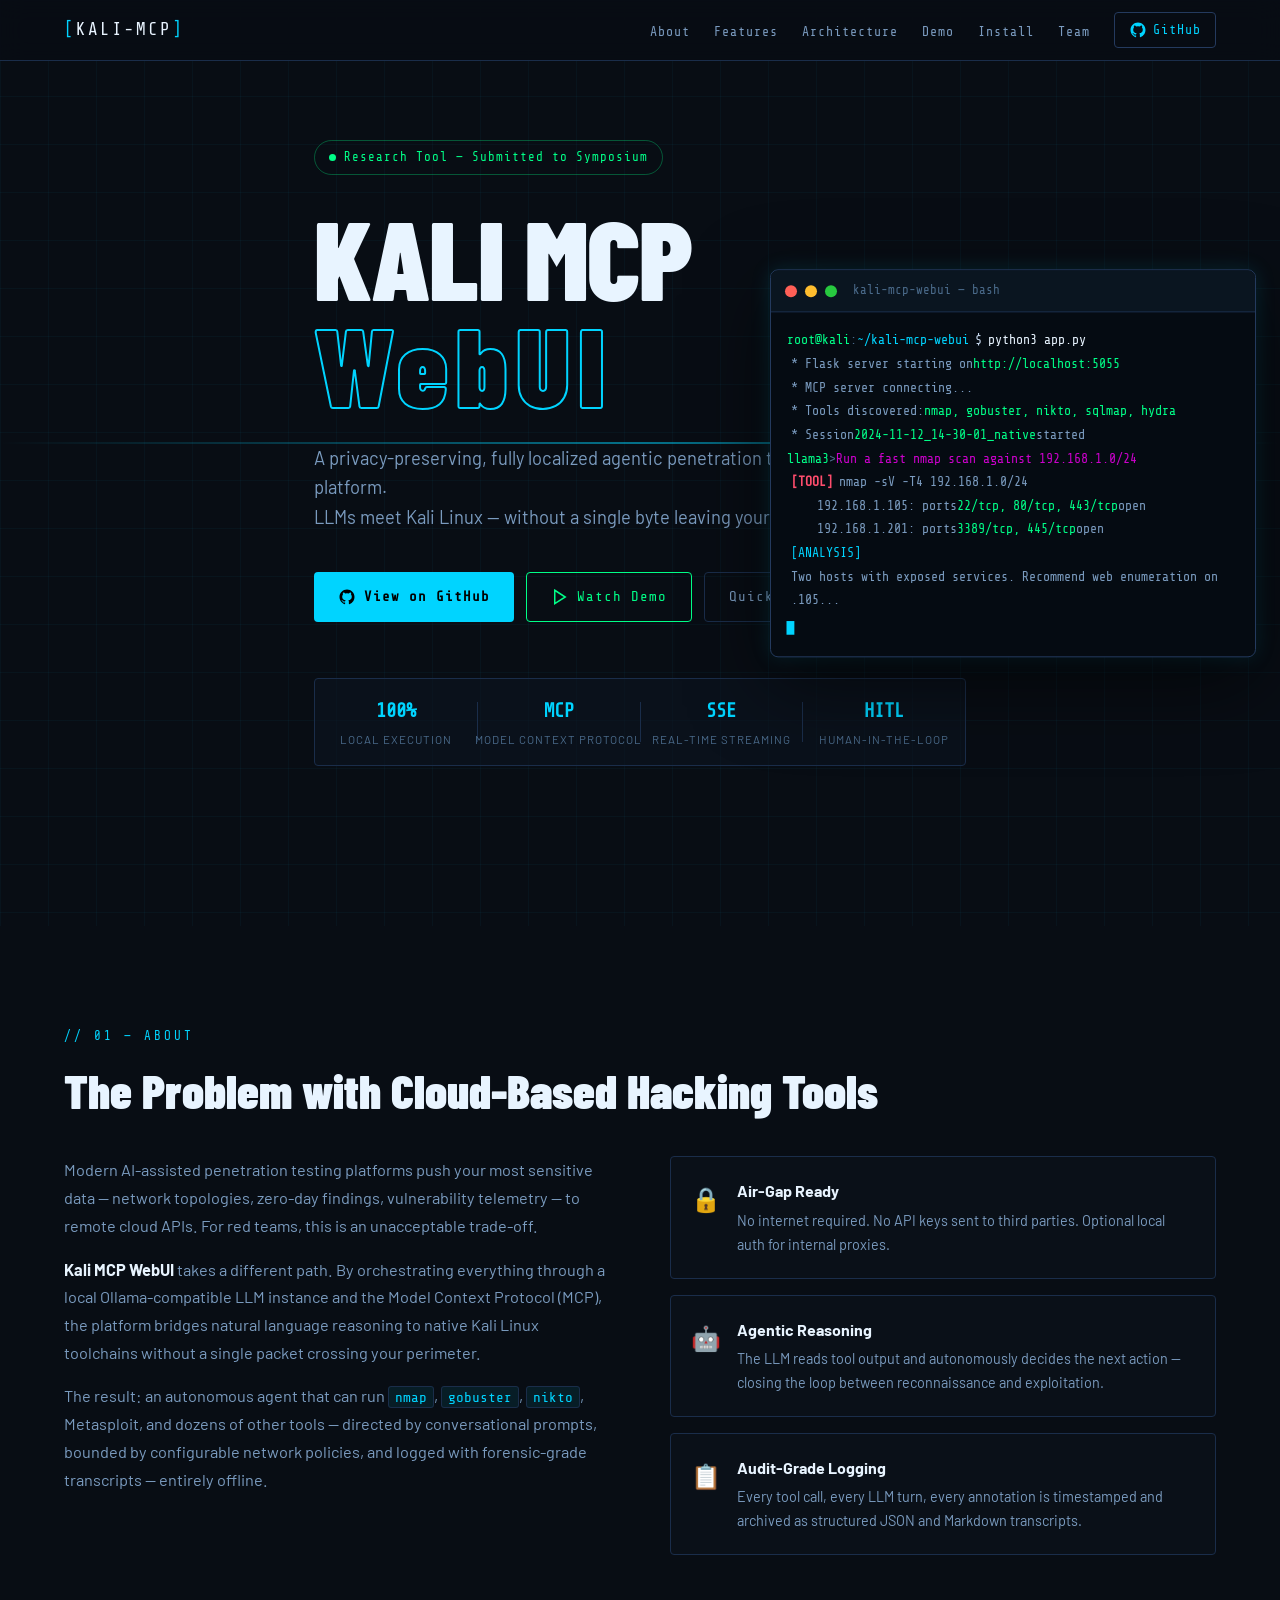
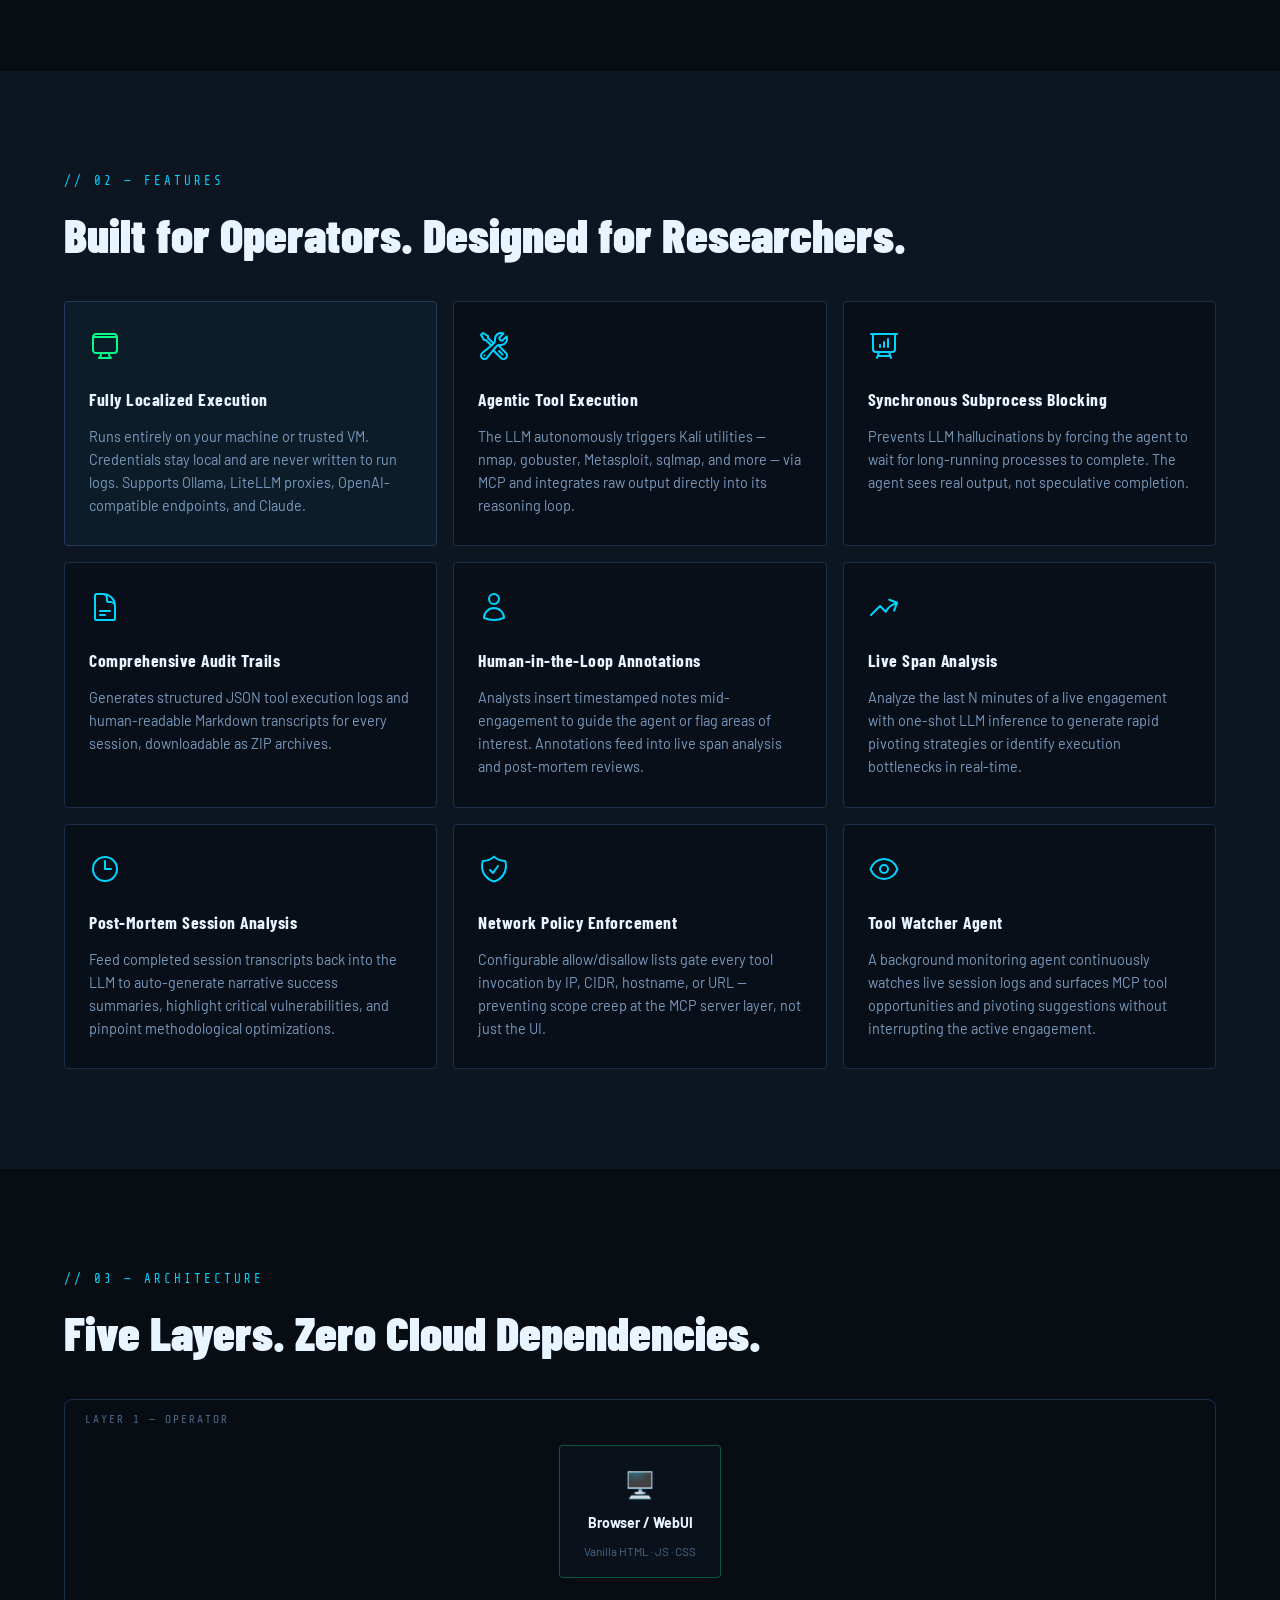
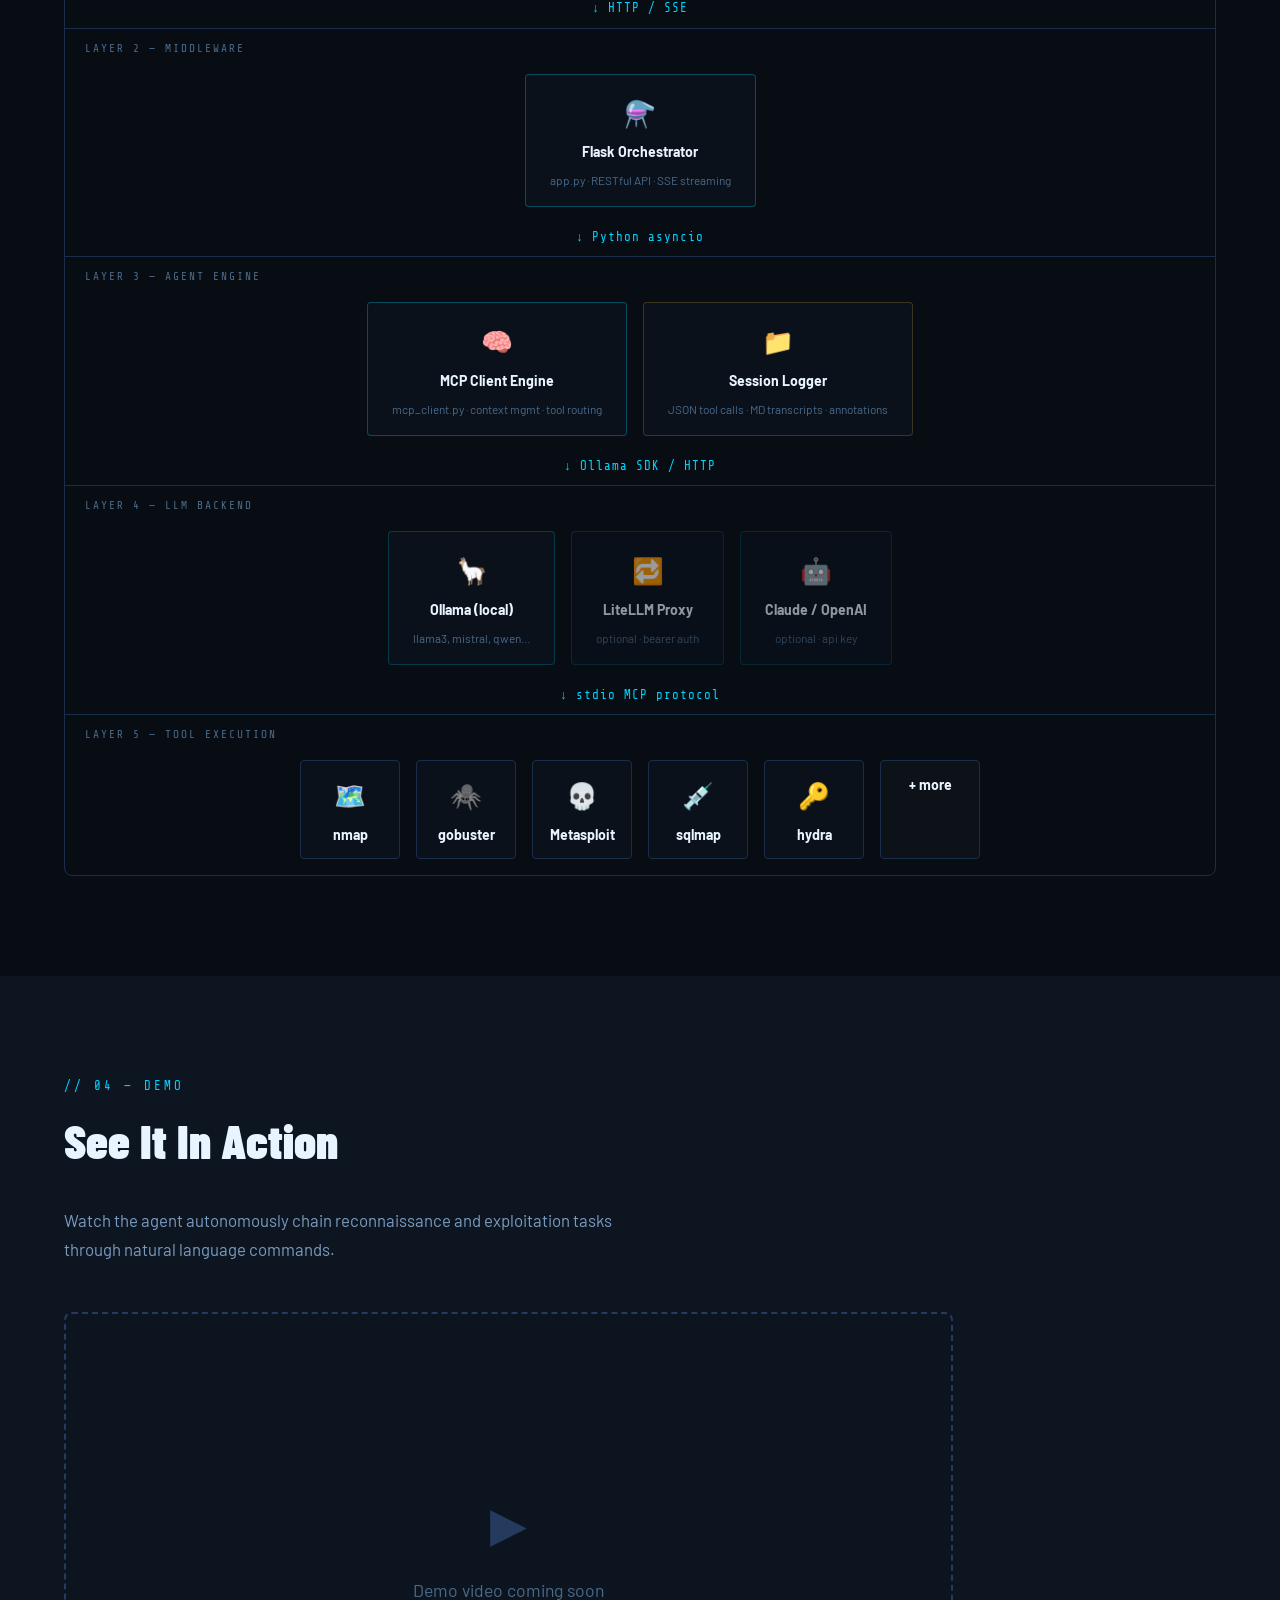
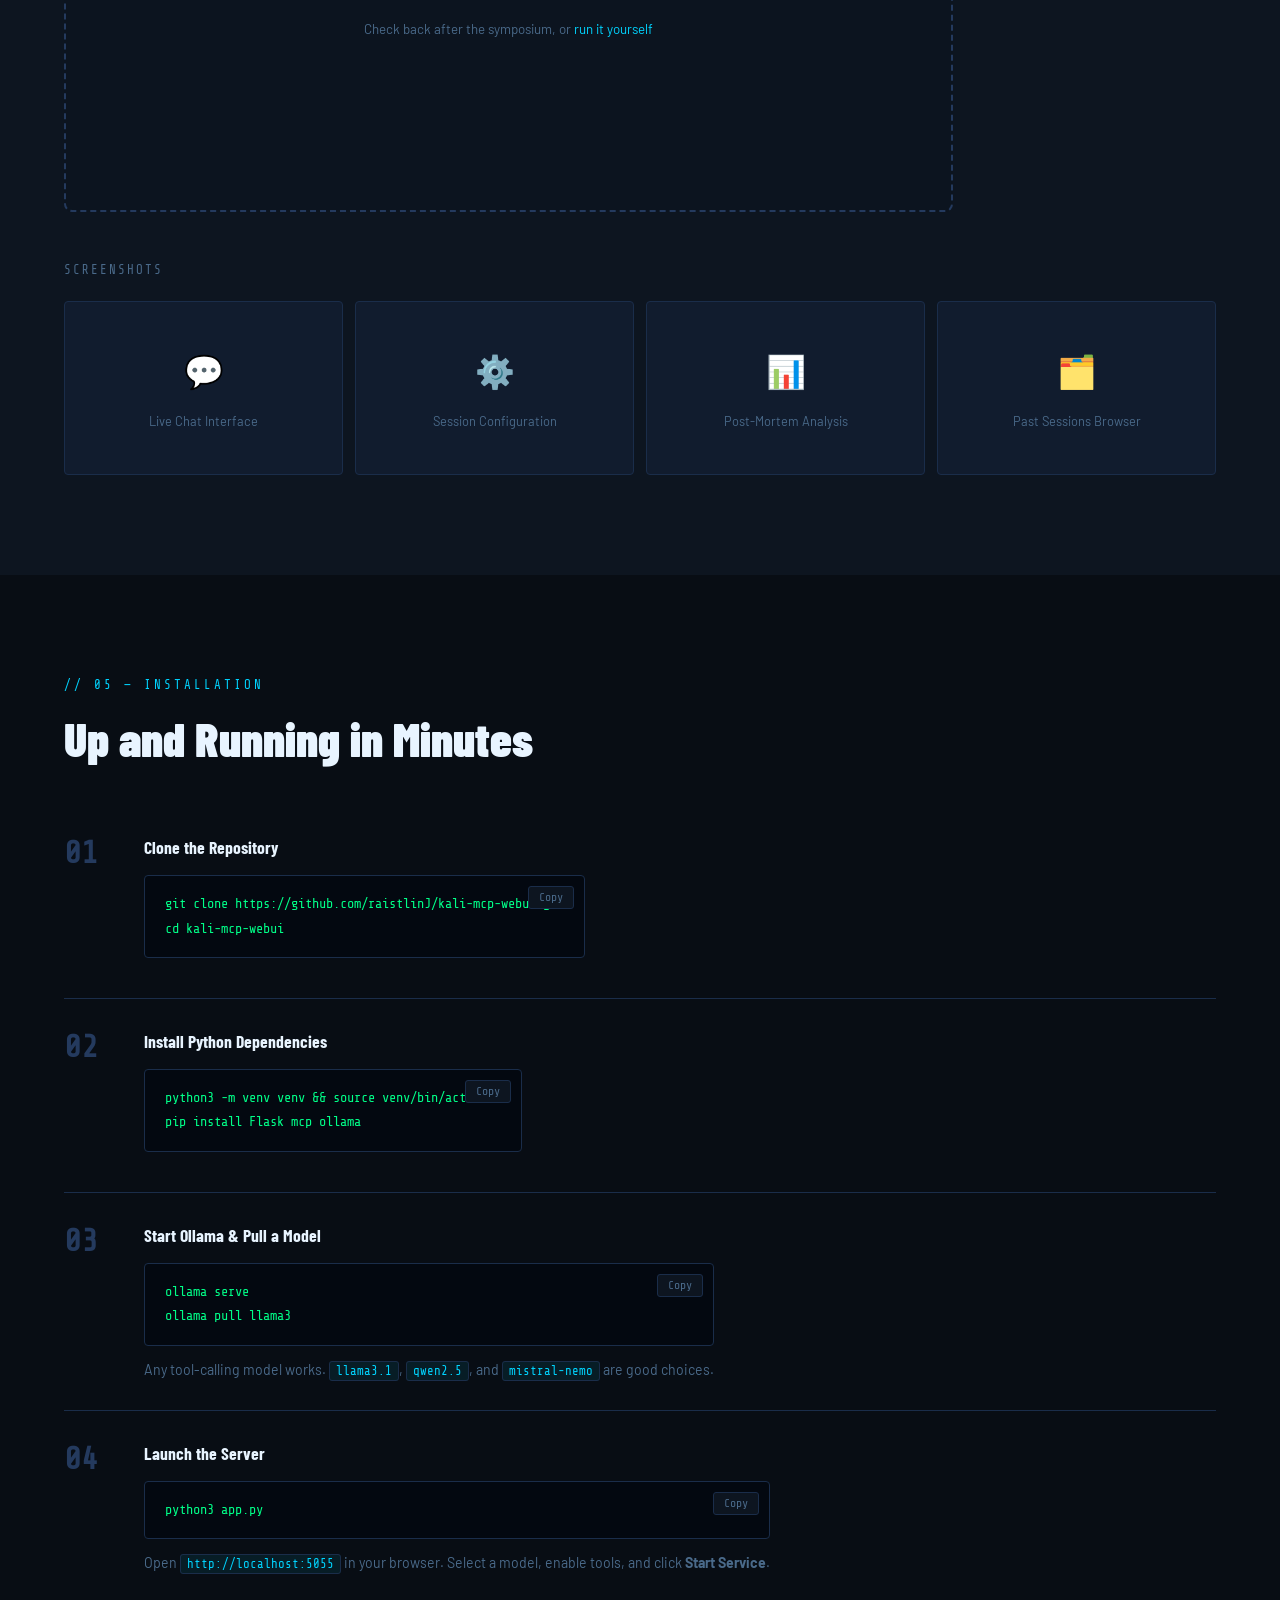
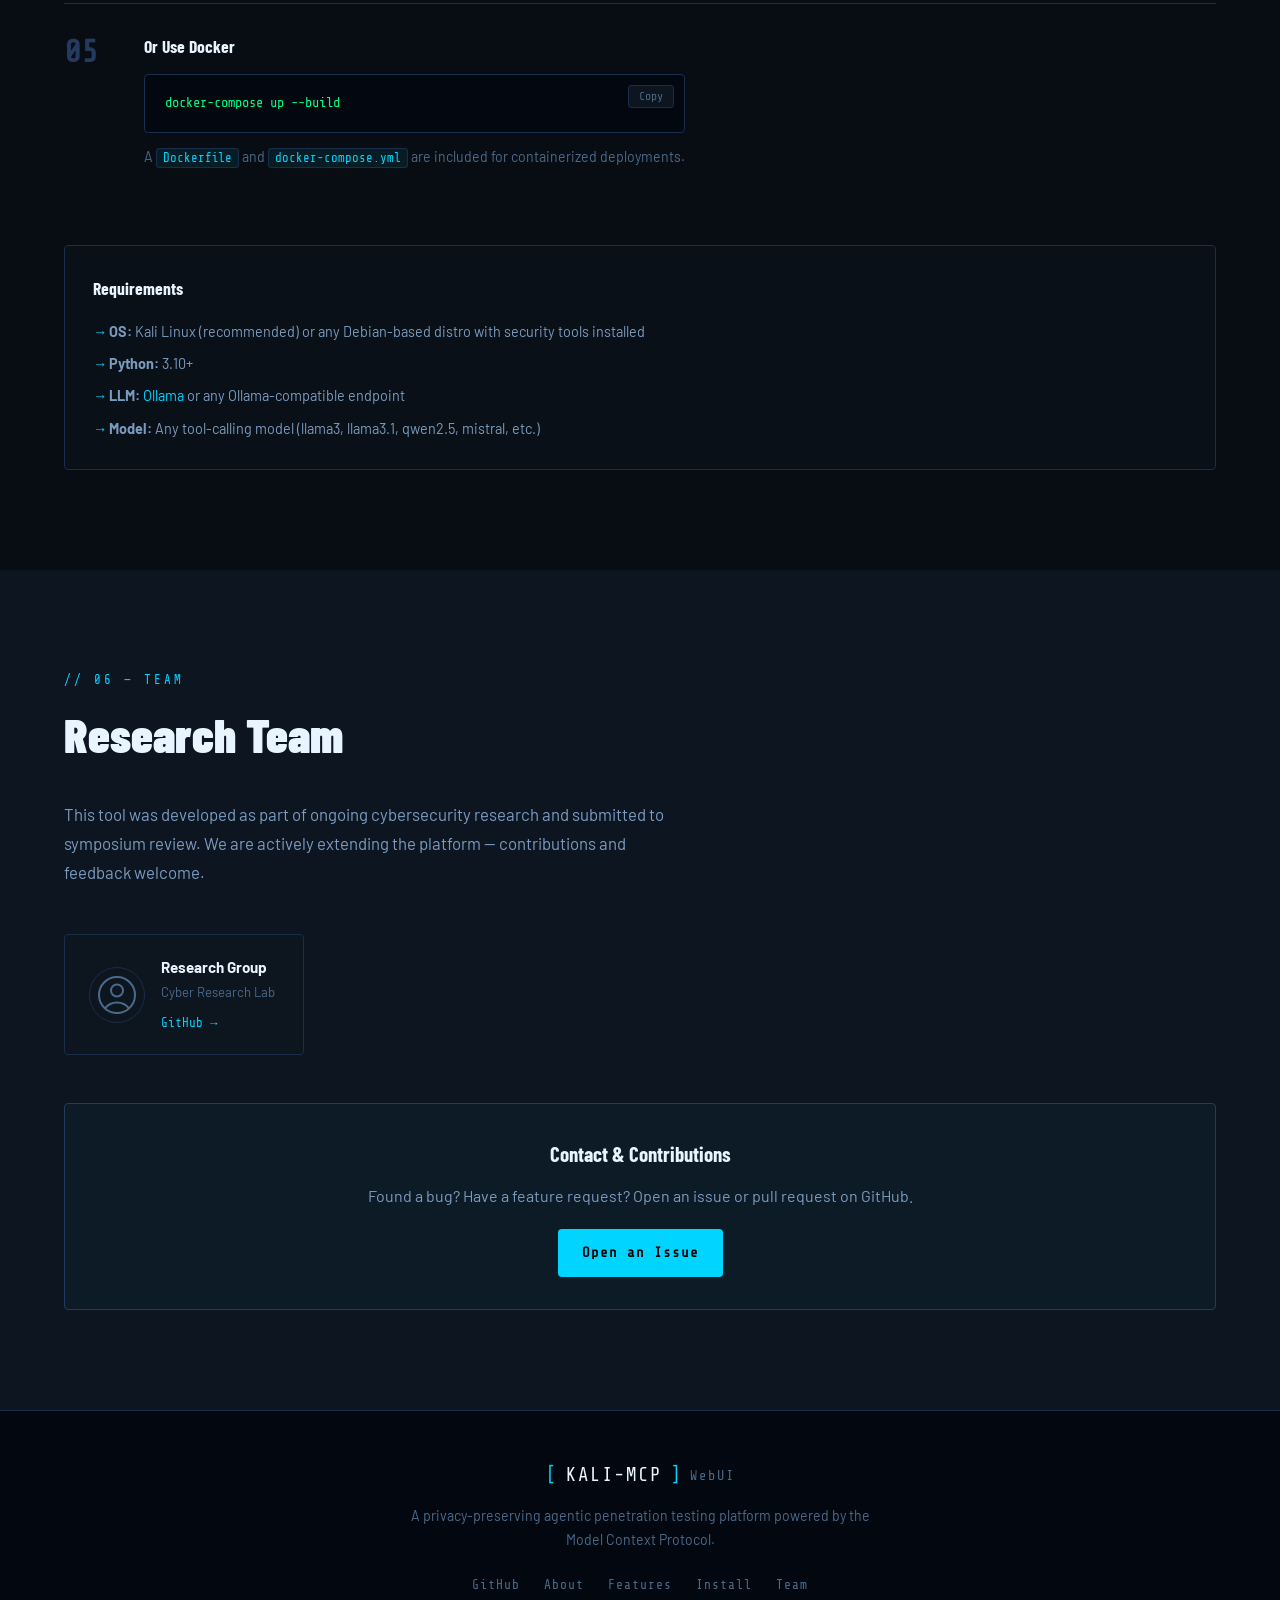
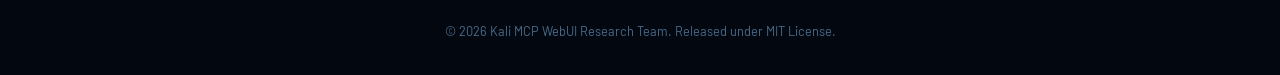
==== docs/index.html @ bbcb44fb "Add AgentFlow research landing site baseline" ====
<!DOCTYPE html>
<html lang="en">
<head>
  <meta charset="UTF-8" />
  <meta name="viewport" content="width=device-width, initial-scale=1.0" />
  <title>Kali MCP WebUI — Privacy-First Agentic Pentesting</title>
  <link rel="stylesheet" href="style.css" />
  <link rel="preconnect" href="https://fonts.googleapis.com" />
  <link href="https://fonts.googleapis.com/css2?family=Share+Tech+Mono&family=Barlow:wght@300;400;600;700;900&family=Barlow+Condensed:wght@700;900&display=swap" rel="stylesheet" />
</head>
<body>

  <!-- ============================================================
       NAV
  ============================================================ -->
  <nav id="navbar">
    <div class="nav-inner">
      <a href="#hero" class="nav-logo">
        <span class="logo-bracket">[</span>KALI-MCP<span class="logo-bracket">]</span>
      </a>
      <button class="nav-toggle" id="navToggle" aria-label="Toggle navigation">
        <span></span><span></span><span></span>
      </button>
      <ul class="nav-links" id="navLinks">
        <li><a href="#about">About</a></li>
        <li><a href="#features">Features</a></li>
        <li><a href="#architecture">Architecture</a></li>
        <li><a href="#demo">Demo</a></li>
        <li><a href="#install">Install</a></li>
        <li><a href="#team">Team</a></li>
        <li>
          <a href="https://github.com/raistlinJ/kali-mcp-webui" target="_blank" class="nav-github">
            <svg viewBox="0 0 24 24" fill="currentColor" width="18" height="18"><path d="M12 2C6.477 2 2 6.484 2 12.017c0 4.425 2.865 8.18 6.839 9.504.5.092.682-.217.682-.483 0-.237-.008-.868-.013-1.703-2.782.605-3.369-1.343-3.369-1.343-.454-1.158-1.11-1.466-1.11-1.466-.908-.62.069-.608.069-.608 1.003.07 1.531 1.032 1.531 1.032.892 1.53 2.341 1.088 2.91.832.092-.647.35-1.088.636-1.338-2.22-.253-4.555-1.113-4.555-4.951 0-1.093.39-1.988 1.029-2.688-.103-.253-.446-1.272.098-2.65 0 0 .84-.27 2.75 1.026A9.564 9.564 0 0 1 12 6.844a9.59 9.59 0 0 1 2.504.337c1.909-1.296 2.747-1.027 2.747-1.027.546 1.379.202 2.398.1 2.651.64.7 1.028 1.595 1.028 2.688 0 3.848-2.339 4.695-4.566 4.943.359.309.678.92.678 1.855 0 1.338-.012 2.419-.012 2.747 0 .268.18.58.688.482A10.02 10.02 0 0 0 22 12.017C22 6.484 17.522 2 12 2z"/></svg>
            GitHub
          </a>
        </li>
      </ul>
    </div>
  </nav>

  <!-- ============================================================
       HERO
  ============================================================ -->
  <section id="hero">
    <div class="hero-grid-bg"></div>
    <div class="hero-scan-line"></div>
    <div class="hero-inner">
      <div class="hero-badge">
        <span class="badge-dot"></span>
        Research Tool &mdash; Submitted to Symposium
      </div>
      <h1 class="hero-title">
        <span class="hero-title-top">KALI&nbsp;MCP</span>
        <span class="hero-title-bottom">WebUI</span>
      </h1>
      <p class="hero-sub">
        A privacy-preserving, fully localized agentic penetration testing platform.<br/>
        LLMs meet Kali Linux — without a single byte leaving your perimeter.
      </p>
      <div class="hero-cta">
        <a href="https://github.com/raistlinJ/kali-mcp-webui" target="_blank" class="btn btn-primary">
          <svg viewBox="0 0 24 24" fill="currentColor" width="18" height="18"><path d="M12 2C6.477 2 2 6.484 2 12.017c0 4.425 2.865 8.18 6.839 9.504.5.092.682-.217.682-.483 0-.237-.008-.868-.013-1.703-2.782.605-3.369-1.343-3.369-1.343-.454-1.158-1.11-1.466-1.11-1.466-.908-.62.069-.608.069-.608 1.003.07 1.531 1.032 1.531 1.032.892 1.53 2.341 1.088 2.91.832.092-.647.35-1.088.636-1.338-2.22-.253-4.555-1.113-4.555-4.951 0-1.093.39-1.988 1.029-2.688-.103-.253-.446-1.272.098-2.65 0 0 .84-.27 2.75 1.026A9.564 9.564 0 0 1 12 6.844a9.59 9.59 0 0 1 2.504.337c1.909-1.296 2.747-1.027 2.747-1.027.546 1.379.202 2.398.1 2.651.64.7 1.028 1.595 1.028 2.688 0 3.848-2.339 4.695-4.566 4.943.359.309.678.92.678 1.855 0 1.338-.012 2.419-.012 2.747 0 .268.18.58.688.482A10.02 10.02 0 0 0 22 12.017C22 6.484 17.522 2 12 2z"/></svg>
          View on GitHub
        </a>
        <a href="#demo" class="btn btn-secondary">
          <svg viewBox="0 0 24 24" fill="none" stroke="currentColor" stroke-width="2" width="18" height="18"><polygon points="5 3 19 12 5 21 5 3"/></svg>
          Watch Demo
        </a>
        <a href="#install" class="btn btn-ghost">Quick Install</a>
      </div>
      <div class="hero-stats">
        <div class="stat">
          <span class="stat-val">100%</span>
          <span class="stat-label">Local Execution</span>
        </div>
        <div class="stat-divider"></div>
        <div class="stat">
          <span class="stat-val">MCP</span>
          <span class="stat-label">Model Context Protocol</span>
        </div>
        <div class="stat-divider"></div>
        <div class="stat">
          <span class="stat-val">SSE</span>
          <span class="stat-label">Real-Time Streaming</span>
        </div>
        <div class="stat-divider"></div>
        <div class="stat">
          <span class="stat-val">HITL</span>
          <span class="stat-label">Human-in-the-Loop</span>
        </div>
      </div>
    </div>
    <div class="hero-terminal" aria-hidden="true">
      <div class="terminal-bar">
        <span class="t-dot t-red"></span>
        <span class="t-dot t-yellow"></span>
        <span class="t-dot t-green"></span>
        <span class="t-title">kali-mcp-webui &mdash; bash</span>
      </div>
      <div class="terminal-body" id="terminalBody">
        <div class="t-line"><span class="t-prompt">root@kali</span><span class="t-sep">:</span><span class="t-path">~/kali-mcp-webui</span><span class="t-sym">$</span> <span class="t-cmd">python3 app.py</span></div>
        <div class="t-line t-out"> * Flask server starting on <span class="t-hl">http://localhost:5055</span></div>
        <div class="t-line t-out"> * MCP server connecting...</div>
        <div class="t-line t-out"> * Tools discovered: <span class="t-hl">nmap, gobuster, nikto, sqlmap, hydra</span></div>
        <div class="t-line t-out"> * Session <span class="t-hl">2024-11-12_14-30-01_native</span> started</div>
        <div class="t-line"><span class="t-prompt">llama3</span><span class="t-sep"> &gt; </span><span class="t-cmd t-user">Run a fast nmap scan against 192.168.1.0/24</span></div>
        <div class="t-line t-out"> <span class="t-tool">[TOOL]</span> nmap -sV -T4 192.168.1.0/24</div>
        <div class="t-line t-out t-result"> &nbsp;&nbsp;192.168.1.105: ports <span class="t-hl">22/tcp, 80/tcp, 443/tcp</span> open</div>
        <div class="t-line t-out t-result"> &nbsp;&nbsp;192.168.1.201: ports <span class="t-hl">3389/tcp, 445/tcp</span> open</div>
        <div class="t-line t-out"> <span class="t-analysis">[ANALYSIS]</span> Two hosts with exposed services. Recommend web enumeration on .105...</div>
        <div class="t-cursor">█</div>
      </div>
    </div>
  </section>

  <!-- ============================================================
       ABOUT
  ============================================================ -->
  <section id="about">
    <div class="section-inner">
      <div class="section-label">// 01 — ABOUT</div>
      <h2 class="section-title">The Problem with Cloud-Based Hacking Tools</h2>
      <div class="about-grid">
        <div class="about-text">
          <p>
            Modern AI-assisted penetration testing platforms push your most sensitive data — network topologies, 
            zero-day findings, vulnerability telemetry — to remote cloud APIs. For red teams, this is an 
            unacceptable trade-off.
          </p>
          <p>
            <strong>Kali MCP WebUI</strong> takes a different path. By orchestrating everything through a local 
            Ollama-compatible LLM instance and the Model Context Protocol (MCP), the platform bridges natural 
            language reasoning to native Kali Linux toolchains without a single packet crossing your perimeter.
          </p>
          <p>
            The result: an autonomous agent that can run <code>nmap</code>, <code>gobuster</code>, 
            <code>nikto</code>, Metasploit, and dozens of other tools — directed by conversational prompts, 
            bounded by configurable network policies, and logged with forensic-grade transcripts — entirely offline.
          </p>
        </div>
        <div class="about-callouts">
          <div class="callout">
            <div class="callout-icon">🔒</div>
            <div>
              <strong>Air-Gap Ready</strong>
              <p>No internet required. No API keys sent to third parties. Optional local auth for internal proxies.</p>
            </div>
          </div>
          <div class="callout">
            <div class="callout-icon">🤖</div>
            <div>
              <strong>Agentic Reasoning</strong>
              <p>The LLM reads tool output and autonomously decides the next action — closing the loop between reconnaissance and exploitation.</p>
            </div>
          </div>
          <div class="callout">
            <div class="callout-icon">📋</div>
            <div>
              <strong>Audit-Grade Logging</strong>
              <p>Every tool call, every LLM turn, every annotation is timestamped and archived as structured JSON and Markdown transcripts.</p>
            </div>
          </div>
        </div>
      </div>
    </div>
  </section>

  <!-- ============================================================
       FEATURES
  ============================================================ -->
  <section id="features">
    <div class="section-inner">
      <div class="section-label">// 02 — FEATURES</div>
      <h2 class="section-title">Built for Operators. Designed for Researchers.</h2>
      <div class="features-grid">

        <div class="feature-card fc-highlight">
          <div class="fc-icon">
            <svg viewBox="0 0 24 24" fill="none" stroke="currentColor" stroke-width="1.5" width="32" height="32"><path stroke-linecap="round" stroke-linejoin="round" d="M9 17.25v1.007a3 3 0 0 1-.879 2.122L7.5 21h9l-.621-.621A3 3 0 0 1 15 18.257V17.25m6-12V15a2.25 2.25 0 0 1-2.25 2.25H5.25A2.25 2.25 0 0 1 3 15V5.25m18 0A2.25 2.25 0 0 0 18.75 3H5.25A2.25 2.25 0 0 0 3 5.25m18 0H3"/></svg>
          </div>
          <h3>Fully Localized Execution</h3>
          <p>Runs entirely on your machine or trusted VM. Credentials stay local and are never written to run logs. Supports Ollama, LiteLLM proxies, OpenAI-compatible endpoints, and Claude.</p>
        </div>

        <div class="feature-card">
          <div class="fc-icon">
            <svg viewBox="0 0 24 24" fill="none" stroke="currentColor" stroke-width="1.5" width="32" height="32"><path stroke-linecap="round" stroke-linejoin="round" d="M11.42 15.17L17.25 21A2.652 2.652 0 0 0 21 17.25l-5.877-5.877M11.42 15.17l2.496-3.03c.317-.384.74-.626 1.208-.766M11.42 15.17l-4.655 5.653a2.548 2.548 0 1 1-3.586-3.586l6.837-5.63m5.108-.233c.55-.164 1.163-.188 1.743-.14a4.5 4.5 0 0 0 4.486-6.336l-3.276 3.277a3.004 3.004 0 0 1-2.25-2.25l3.276-3.276a4.5 4.5 0 0 0-6.336 4.486c.091 1.076-.071 2.264-.904 2.95l-.102.085m-1.745 1.437L5.909 7.5H4.5L2.25 3.75l1.5-1.5L7.5 4.5v1.409l4.26 4.26m-1.745 1.437 1.745-1.437m6.615 8.206L15.75 15.75M4.867 19.125h.008v.008h-.008v-.008Z"/></svg>
          </div>
          <h3>Agentic Tool Execution</h3>
          <p>The LLM autonomously triggers Kali utilities — nmap, gobuster, Metasploit, sqlmap, and more — via MCP and integrates raw output directly into its reasoning loop.</p>
        </div>

        <div class="feature-card">
          <div class="fc-icon">
            <svg viewBox="0 0 24 24" fill="none" stroke="currentColor" stroke-width="1.5" width="32" height="32"><path stroke-linecap="round" stroke-linejoin="round" d="M3.75 3v11.25A2.25 2.25 0 0 0 6 16.5h2.25M3.75 3h-1.5m1.5 0h16.5m0 0h1.5m-1.5 0v11.25A2.25 2.25 0 0 1 18 16.5h-2.25m-7.5 0h7.5m-7.5 0-1 3m8.5-3 1 3m0 0 .5 1.5m-.5-1.5h-9.5m0 0-.5 1.5M9 11.25v1.5M12 9v3.75m3-6v6"/></svg>
          </div>
          <h3>Synchronous Subprocess Blocking</h3>
          <p>Prevents LLM hallucinations by forcing the agent to wait for long-running processes to complete. The agent sees real output, not speculative completion.</p>
        </div>

        <div class="feature-card">
          <div class="fc-icon">
            <svg viewBox="0 0 24 24" fill="none" stroke="currentColor" stroke-width="1.5" width="32" height="32"><path stroke-linecap="round" stroke-linejoin="round" d="M19.5 14.25v-2.625a3.375 3.375 0 0 0-3.375-3.375h-1.5A1.125 1.125 0 0 1 13.5 7.125v-1.5a3.375 3.375 0 0 0-3.375-3.375H8.25m0 12.75h7.5m-7.5 3H12M10.5 2.25H5.625c-.621 0-1.125.504-1.125 1.125v17.25c0 .621.504 1.125 1.125 1.125h12.75c.621 0 1.125-.504 1.125-1.125V11.25a9 9 0 0 0-9-9Z"/></svg>
          </div>
          <h3>Comprehensive Audit Trails</h3>
          <p>Generates structured JSON tool execution logs and human-readable Markdown transcripts for every session, downloadable as ZIP archives.</p>
        </div>

        <div class="feature-card">
          <div class="fc-icon">
            <svg viewBox="0 0 24 24" fill="none" stroke="currentColor" stroke-width="1.5" width="32" height="32"><path stroke-linecap="round" stroke-linejoin="round" d="M15.75 6a3.75 3.75 0 1 1-7.5 0 3.75 3.75 0 0 1 7.5 0ZM4.501 20.118a7.5 7.5 0 0 1 14.998 0A17.933 17.933 0 0 1 12 21.75c-2.676 0-5.216-.584-7.499-1.632Z"/></svg>
          </div>
          <h3>Human-in-the-Loop Annotations</h3>
          <p>Analysts insert timestamped notes mid-engagement to guide the agent or flag areas of interest. Annotations feed into live span analysis and post-mortem reviews.</p>
        </div>

        <div class="feature-card">
          <div class="fc-icon">
            <svg viewBox="0 0 24 24" fill="none" stroke="currentColor" stroke-width="1.5" width="32" height="32"><path stroke-linecap="round" stroke-linejoin="round" d="M2.25 18 9 11.25l4.306 4.306a11.95 11.95 0 0 1 5.814-5.518l2.74-1.22m0 0-5.94-2.281m5.94 2.28-2.28 5.941"/></svg>
          </div>
          <h3>Live Span Analysis</h3>
          <p>Analyze the last N minutes of a live engagement with one-shot LLM inference to generate rapid pivoting strategies or identify execution bottlenecks in real-time.</p>
        </div>

        <div class="feature-card">
          <div class="fc-icon">
            <svg viewBox="0 0 24 24" fill="none" stroke="currentColor" stroke-width="1.5" width="32" height="32"><path stroke-linecap="round" stroke-linejoin="round" d="M12 6v6h4.5m4.5 0a9 9 0 1 1-18 0 9 9 0 0 1 18 0Z"/></svg>
          </div>
          <h3>Post-Mortem Session Analysis</h3>
          <p>Feed completed session transcripts back into the LLM to auto-generate narrative success summaries, highlight critical vulnerabilities, and pinpoint methodological optimizations.</p>
        </div>

        <div class="feature-card">
          <div class="fc-icon">
            <svg viewBox="0 0 24 24" fill="none" stroke="currentColor" stroke-width="1.5" width="32" height="32"><path stroke-linecap="round" stroke-linejoin="round" d="M9 12.75L11.25 15 15 9.75m-3-7.036A11.959 11.959 0 0 1 3.598 6 11.99 11.99 0 0 0 3 9.749c0 5.592 3.824 10.29 9 11.623 5.176-1.332 9-6.03 9-11.622 0-1.31-.21-2.571-.598-3.751h-.152c-3.196 0-6.1-1.248-8.25-3.285Z"/></svg>
          </div>
          <h3>Network Policy Enforcement</h3>
          <p>Configurable allow/disallow lists gate every tool invocation by IP, CIDR, hostname, or URL — preventing scope creep at the MCP server layer, not just the UI.</p>
        </div>

        <div class="feature-card">
          <div class="fc-icon">
            <svg viewBox="0 0 24 24" fill="none" stroke="currentColor" stroke-width="1.5" width="32" height="32"><path stroke-linecap="round" stroke-linejoin="round" d="M2.036 12.322a1.012 1.012 0 0 1 0-.639C3.423 7.51 7.36 4.5 12 4.5c4.638 0 8.573 3.007 9.963 7.178.07.207.07.431 0 .639C20.577 16.49 16.64 19.5 12 19.5c-4.638 0-8.573-3.007-9.963-7.178Z"/><path stroke-linecap="round" stroke-linejoin="round" d="M15 12a3 3 0 1 1-6 0 3 3 0 0 1 6 0Z"/></svg>
          </div>
          <h3>Tool Watcher Agent</h3>
          <p>A background monitoring agent continuously watches live session logs and surfaces MCP tool opportunities and pivoting suggestions without interrupting the active engagement.</p>
        </div>

      </div>
    </div>
  </section>

  <!-- ============================================================
       ARCHITECTURE
  ============================================================ -->
  <section id="architecture">
    <div class="section-inner">
      <div class="section-label">// 03 — ARCHITECTURE</div>
      <h2 class="section-title">Five Layers. Zero Cloud Dependencies.</h2>
      <div class="arch-diagram">
        <div class="arch-layer" data-layer="1">
          <div class="arch-layer-label">LAYER 1 — OPERATOR</div>
          <div class="arch-layer-inner">
            <div class="arch-node an-user">
              <div class="arch-icon">🖥️</div>
              <strong>Browser / WebUI</strong>
              <small>Vanilla HTML · JS · CSS</small>
            </div>
          </div>
          <div class="arch-arrow">↓ HTTP / SSE</div>
        </div>

        <div class="arch-layer" data-layer="2">
          <div class="arch-layer-label">LAYER 2 — MIDDLEWARE</div>
          <div class="arch-layer-inner">
            <div class="arch-node an-flask">
              <div class="arch-icon">⚗️</div>
              <strong>Flask Orchestrator</strong>
              <small>app.py · RESTful API · SSE streaming</small>
            </div>
          </div>
          <div class="arch-arrow">↓ Python asyncio</div>
        </div>

        <div class="arch-layer" data-layer="3">
          <div class="arch-layer-label">LAYER 3 — AGENT ENGINE</div>
          <div class="arch-layer-inner arch-dual">
            <div class="arch-node an-mcp">
              <div class="arch-icon">🧠</div>
              <strong>MCP Client Engine</strong>
              <small>mcp_client.py · context mgmt · tool routing</small>
            </div>
            <div class="arch-node an-logger">
              <div class="arch-icon">📁</div>
              <strong>Session Logger</strong>
              <small>JSON tool calls · MD transcripts · annotations</small>
            </div>
          </div>
          <div class="arch-arrow">↓ Ollama SDK / HTTP</div>
        </div>

        <div class="arch-layer" data-layer="4">
          <div class="arch-layer-label">LAYER 4 — LLM BACKEND</div>
          <div class="arch-layer-inner arch-multi">
            <div class="arch-node an-llm">
              <div class="arch-icon">🦙</div>
              <strong>Ollama (local)</strong>
              <small>llama3, mistral, qwen…</small>
            </div>
            <div class="arch-node an-llm an-secondary">
              <div class="arch-icon">🔁</div>
              <strong>LiteLLM Proxy</strong>
              <small>optional · bearer auth</small>
            </div>
            <div class="arch-node an-llm an-secondary">
              <div class="arch-icon">🤖</div>
              <strong>Claude / OpenAI</strong>
              <small>optional · api key</small>
            </div>
          </div>
          <div class="arch-arrow">↓ stdio MCP protocol</div>
        </div>

        <div class="arch-layer" data-layer="5">
          <div class="arch-layer-label">LAYER 5 — TOOL EXECUTION</div>
          <div class="arch-layer-inner arch-multi">
            <div class="arch-node an-tool">
              <div class="arch-icon">🗺️</div>
              <strong>nmap</strong>
            </div>
            <div class="arch-node an-tool">
              <div class="arch-icon">🕷️</div>
              <strong>gobuster</strong>
            </div>
            <div class="arch-node an-tool">
              <div class="arch-icon">💀</div>
              <strong>Metasploit</strong>
            </div>
            <div class="arch-node an-tool">
              <div class="arch-icon">💉</div>
              <strong>sqlmap</strong>
            </div>
            <div class="arch-node an-tool">
              <div class="arch-icon">🔑</div>
              <strong>hydra</strong>
            </div>
            <div class="arch-node an-tool an-more">
              <strong>+ more</strong>
            </div>
          </div>
        </div>
      </div>
    </div>
  </section>

  <!-- ============================================================
       DEMO / VIDEOS
  ============================================================ -->
  <section id="demo">
    <div class="section-inner">
      <div class="section-label">// 04 — DEMO</div>
      <h2 class="section-title">See It In Action</h2>
      <p class="section-desc">Watch the agent autonomously chain reconnaissance and exploitation tasks through natural language commands.</p>
      <div class="demo-container">
        <div class="demo-placeholder">
          <div class="demo-placeholder-inner">
            <div class="demo-icon">▶</div>
            <p>Demo video coming soon</p>
            <small>Check back after the symposium, or <a href="https://github.com/raistlinJ/kali-mcp-webui" target="_blank">run it yourself</a></small>
          </div>
        </div>
        <!-- SWAP the above block for an iframe or local <video> tag when ready:
        <iframe
          class="demo-video"
          src="https://www.youtube.com/embed/YOUR_VIDEO_ID"
          title="Kali MCP WebUI Demo"
          frameborder="0"
          allow="accelerometer; autoplay; clipboard-write; encrypted-media; gyroscope; picture-in-picture"
          allowfullscreen>
        </iframe>
        -->
      </div>

      <div class="screenshots-label">Screenshots</div>
      <div class="screenshots-grid" id="screenshotsGrid">
        <!-- Placeholder cards; replace src with real screenshots in assets/images/ -->
        <div class="screenshot-card ss-placeholder" data-caption="Live Chat Interface — real-time tool streaming">
          <div class="ss-ph-inner">
            <div class="ss-ph-icon">💬</div>
            <span>Live Chat Interface</span>
          </div>
        </div>
        <div class="screenshot-card ss-placeholder" data-caption="Session Configuration — model selection & tool setup">
          <div class="ss-ph-inner">
            <div class="ss-ph-icon">⚙️</div>
            <span>Session Configuration</span>
          </div>
        </div>
        <div class="screenshot-card ss-placeholder" data-caption="Post-Mortem Analysis — AI-generated session review">
          <div class="ss-ph-inner">
            <div class="ss-ph-icon">📊</div>
            <span>Post-Mortem Analysis</span>
          </div>
        </div>
        <div class="screenshot-card ss-placeholder" data-caption="Past Sessions Browser — archives & transcripts">
          <div class="ss-ph-inner">
            <div class="ss-ph-icon">🗂️</div>
            <span>Past Sessions Browser</span>
          </div>
        </div>
      </div>
    </div>

    <!-- Modal for screenshot enlargement -->
    <div class="ss-modal" id="ssModal">
      <div class="ss-modal-backdrop" id="ssModalBackdrop"></div>
      <div class="ss-modal-content">
        <button class="ss-modal-close" id="ssModalClose">&times;</button>
        <img id="ssModalImg" src="" alt="" />
        <p class="ss-modal-caption" id="ssModalCaption"></p>
      </div>
    </div>
  </section>

  <!-- ============================================================
       INSTALL
  ============================================================ -->
  <section id="install">
    <div class="section-inner">
      <div class="section-label">// 05 — INSTALLATION</div>
      <h2 class="section-title">Up and Running in Minutes</h2>
      <div class="install-steps">

        <div class="install-step">
          <div class="step-num">01</div>
          <div class="step-body">
            <h3>Clone the Repository</h3>
            <div class="code-block">
              <code>git clone https://github.com/raistlinJ/kali-mcp-webui.git
cd kali-mcp-webui</code>
              <button class="copy-btn" data-copy="git clone https://github.com/raistlinJ/kali-mcp-webui.git&#10;cd kali-mcp-webui">Copy</button>
            </div>
          </div>
        </div>

        <div class="install-step">
          <div class="step-num">02</div>
          <div class="step-body">
            <h3>Install Python Dependencies</h3>
            <div class="code-block">
              <code>python3 -m venv venv &amp;&amp; source venv/bin/activate
pip install Flask mcp ollama</code>
              <button class="copy-btn" data-copy="python3 -m venv venv && source venv/bin/activate&#10;pip install Flask mcp ollama">Copy</button>
            </div>
          </div>
        </div>

        <div class="install-step">
          <div class="step-num">03</div>
          <div class="step-body">
            <h3>Start Ollama &amp; Pull a Model</h3>
            <div class="code-block">
              <code>ollama serve
ollama pull llama3</code>
              <button class="copy-btn" data-copy="ollama serve&#10;ollama pull llama3">Copy</button>
            </div>
            <p class="step-note">Any tool-calling model works. <code>llama3.1</code>, <code>qwen2.5</code>, and <code>mistral-nemo</code> are good choices.</p>
          </div>
        </div>

        <div class="install-step">
          <div class="step-num">04</div>
          <div class="step-body">
            <h3>Launch the Server</h3>
            <div class="code-block">
              <code>python3 app.py</code>
              <button class="copy-btn" data-copy="python3 app.py">Copy</button>
            </div>
            <p class="step-note">Open <code>http://localhost:5055</code> in your browser. Select a model, enable tools, and click <strong>Start Service</strong>.</p>
          </div>
        </div>

        <div class="install-step">
          <div class="step-num">05</div>
          <div class="step-body">
            <h3>Or Use Docker</h3>
            <div class="code-block">
              <code>docker-compose up --build</code>
              <button class="copy-btn" data-copy="docker-compose up --build">Copy</button>
            </div>
            <p class="step-note">A <code>Dockerfile</code> and <code>docker-compose.yml</code> are included for containerized deployments.</p>
          </div>
        </div>

      </div>

      <div class="req-box">
        <h3>Requirements</h3>
        <ul>
          <li><strong>OS:</strong> Kali Linux (recommended) or any Debian-based distro with security tools installed</li>
          <li><strong>Python:</strong> 3.10+</li>
          <li><strong>LLM:</strong> <a href="https://ollama.com/" target="_blank">Ollama</a> or any Ollama-compatible endpoint</li>
          <li><strong>Model:</strong> Any tool-calling model (llama3, llama3.1, qwen2.5, mistral, etc.)</li>
        </ul>
      </div>
    </div>
  </section>

  <!-- ============================================================
       TEAM
  ============================================================ -->
  <section id="team">
    <div class="section-inner">
      <div class="section-label">// 06 — TEAM</div>
      <h2 class="section-title">Research Team</h2>
      <p class="section-desc">
        This tool was developed as part of ongoing cybersecurity research and submitted to symposium review.
        We are actively extending the platform — contributions and feedback welcome.
      </p>
      <div class="team-grid">
        <!-- Add team members here. Example structure: -->
        <div class="team-card">
          <div class="team-avatar">
            <svg viewBox="0 0 24 24" fill="none" stroke="currentColor" stroke-width="1" width="48" height="48"><path stroke-linecap="round" stroke-linejoin="round" d="M17.982 18.725A7.488 7.488 0 0 0 12 15.75a7.488 7.488 0 0 0-5.982 2.975m11.963 0a9 9 0 1 0-11.963 0m11.963 0A8.966 8.966 0 0 1 12 21a8.966 8.966 0 0 1-5.982-2.275M15 9.75a3 3 0 1 1-6 0 3 3 0 0 1 6 0Z"/></svg>
          </div>
          <div class="team-info">
            <strong>Research Group</strong>
            <span>Cyber Research Lab</span>
            <a href="https://github.com/raistlinJ/kali-mcp-webui" target="_blank" class="team-link">GitHub →</a>
          </div>
        </div>
        <!-- Duplicate and fill in real names / photos when ready -->
      </div>

      <div class="contact-box">
        <h3>Contact &amp; Contributions</h3>
        <p>Found a bug? Have a feature request? Open an issue or pull request on GitHub.</p>
        <a href="https://github.com/raistlinJ/kali-mcp-webui/issues" target="_blank" class="btn btn-primary">Open an Issue</a>
      </div>
    </div>
  </section>

  <!-- ============================================================
       FOOTER
  ============================================================ -->
  <footer>
    <div class="footer-inner">
      <div class="footer-logo">
        <span class="logo-bracket">[</span>KALI-MCP<span class="logo-bracket">]</span>
        <span class="footer-sub">WebUI</span>
      </div>
      <p class="footer-desc">A privacy-preserving agentic penetration testing platform powered by the Model Context Protocol.</p>
      <div class="footer-links">
        <a href="https://github.com/raistlinJ/kali-mcp-webui" target="_blank">GitHub</a>
        <a href="#about">About</a>
        <a href="#features">Features</a>
        <a href="#install">Install</a>
        <a href="#team">Team</a>
      </div>
      <p class="footer-copy">&copy; <span id="footerYear"></span> Kali MCP WebUI Research Team. Released under MIT License.</p>
    </div>
  </footer>

  <script src="script.js"></script>
</body>
</html>
---- docs/style.css ----
/* =========================================================
   Kali MCP WebUI — Landing Page Stylesheet
   Theme: Terminal-Industrial Dark
   Fonts: Share Tech Mono (code/labels) + Barlow Condensed (headings) + Barlow (body)
========================================================= */

/* ── Variables ────────────────────────────────────────── */
:root {
  --bg:        #080d14;
  --bg2:       #0d1520;
  --bg3:       #111c2e;
  --border:    #1a2d4a;
  --border2:   #243a5e;
  --text:      #c8daf0;
  --text2:     #7a9bbf;
  --text3:     #4a6a8a;
  --accent:    #00d4ff;
  --accent2:   #00ff88;
  --accent3:   #ff4d6d;
  --heading:   #e8f4ff;
  --mono:      'Share Tech Mono', monospace;
  --sans:      'Barlow', sans-serif;
  --cond:      'Barlow Condensed', sans-serif;
  --radius:    4px;
  --glow:      0 0 20px rgba(0, 212, 255, 0.15);
  --glow-g:    0 0 20px rgba(0, 255, 136, 0.15);
}

/* ── Reset ────────────────────────────────────────────── */
*, *::before, *::after { box-sizing: border-box; margin: 0; padding: 0; }
html { scroll-behavior: smooth; }
body {
  background: var(--bg);
  color: var(--text);
  font-family: var(--sans);
  font-size: 16px;
  line-height: 1.7;
  overflow-x: hidden;
}
a { color: var(--accent); text-decoration: none; }
a:hover { color: #fff; }
img { max-width: 100%; display: block; }
code {
  font-family: var(--mono);
  font-size: 0.88em;
  background: rgba(0,212,255,0.08);
  border: 1px solid var(--border);
  padding: 2px 6px;
  border-radius: 3px;
  color: var(--accent);
}

/* ── Scrollbar ────────────────────────────────────────── */
::-webkit-scrollbar { width: 6px; }
::-webkit-scrollbar-track { background: var(--bg); }
::-webkit-scrollbar-thumb { background: var(--border2); border-radius: 3px; }

/* =========================================================
   NAV
========================================================= */
#navbar {
  position: fixed;
  top: 0; left: 0; right: 0;
  z-index: 100;
  background: rgba(8,13,20,0.92);
  backdrop-filter: blur(12px);
  border-bottom: 1px solid var(--border);
  transition: border-color 0.3s;
}
#navbar.scrolled { border-bottom-color: var(--accent); }
.nav-inner {
  max-width: 1200px;
  margin: 0 auto;
  padding: 0 24px;
  height: 60px;
  display: flex;
  align-items: center;
  gap: 32px;
}
.nav-logo {
  font-family: var(--mono);
  font-size: 1.1rem;
  color: var(--heading);
  white-space: nowrap;
  letter-spacing: 2px;
}
.logo-bracket { color: var(--accent); }
.nav-links {
  display: flex;
  align-items: center;
  gap: 24px;
  list-style: none;
  margin-left: auto;
}
.nav-links a {
  font-family: var(--mono);
  font-size: 0.82rem;
  color: var(--text2);
  letter-spacing: 1px;
  transition: color 0.2s;
}
.nav-links a:hover { color: var(--accent); }
.nav-github {
  display: flex;
  align-items: center;
  gap: 6px;
  padding: 6px 14px;
  border: 1px solid var(--border2);
  border-radius: var(--radius);
  color: var(--accent) !important;
  transition: border-color 0.2s, background 0.2s;
}
.nav-github:hover { background: rgba(0,212,255,0.08); border-color: var(--accent); }
.nav-toggle {
  display: none;
  flex-direction: column;
  gap: 5px;
  background: none;
  border: none;
  cursor: pointer;
  padding: 4px;
  margin-left: auto;
}
.nav-toggle span {
  display: block;
  width: 24px;
  height: 2px;
  background: var(--text);
  transition: transform 0.3s, opacity 0.3s;
}

/* =========================================================
   SECTIONS — shared
========================================================= */
section { padding: 100px 0; }
.section-inner {
  max-width: 1200px;
  margin: 0 auto;
  padding: 0 24px;
}
.section-label {
  font-family: var(--mono);
  font-size: 0.78rem;
  color: var(--accent);
  letter-spacing: 3px;
  margin-bottom: 16px;
  opacity: 0.8;
}
.section-title {
  font-family: var(--cond);
  font-size: clamp(2rem, 4vw, 3rem);
  font-weight: 900;
  color: var(--heading);
  line-height: 1.1;
  margin-bottom: 40px;
}
.section-desc {
  color: var(--text2);
  max-width: 600px;
  margin-bottom: 48px;
  font-size: 1.05rem;
}

/* Alternating section backgrounds */
#about      { background: var(--bg);  }
#features   { background: var(--bg2); }
#architecture { background: var(--bg); }
#demo       { background: var(--bg2); }
#install    { background: var(--bg);  }
#team       { background: var(--bg2); }

/* =========================================================
   HERO
========================================================= */
#hero {
  position: relative;
  min-height: 100vh;
  padding-top: 60px;
  display: flex;
  align-items: center;
  overflow: hidden;
}

/* Grid background */
.hero-grid-bg {
  position: absolute;
  inset: 0;
  background-image:
    linear-gradient(rgba(0,212,255,0.04) 1px, transparent 1px),
    linear-gradient(90deg, rgba(0,212,255,0.04) 1px, transparent 1px);
  background-size: 48px 48px;
  pointer-events: none;
}

/* Scan line animation */
.hero-scan-line {
  position: absolute;
  left: 0; right: 0;
  height: 2px;
  background: linear-gradient(90deg, transparent, rgba(0,212,255,0.5), transparent);
  animation: scanLine 6s linear infinite;
  pointer-events: none;
}
@keyframes scanLine {
  0%   { top: 60px; opacity: 0; }
  5%   { opacity: 1; }
  95%  { opacity: 1; }
  100% { top: 100%; opacity: 0; }
}

.hero-inner {
  max-width: 1200px;
  margin: 0 auto;
  padding: 80px 24px 60px;
  position: relative;
  z-index: 1;
  max-width: 700px;
}

.hero-badge {
  display: inline-flex;
  align-items: center;
  gap: 8px;
  font-family: var(--mono);
  font-size: 0.78rem;
  color: var(--accent2);
  border: 1px solid rgba(0,255,136,0.3);
  padding: 6px 14px;
  border-radius: 100px;
  margin-bottom: 28px;
  letter-spacing: 1px;
}
.badge-dot {
  width: 7px;
  height: 7px;
  background: var(--accent2);
  border-radius: 50%;
  animation: pulse 2s ease-in-out infinite;
}
@keyframes pulse {
  0%, 100% { opacity: 1; transform: scale(1); }
  50%       { opacity: 0.5; transform: scale(0.8); }
}

.hero-title {
  font-family: var(--cond);
  font-weight: 900;
  line-height: 0.95;
  margin-bottom: 28px;
}
.hero-title-top {
  display: block;
  font-size: clamp(3.5rem, 9vw, 7rem);
  color: var(--heading);
  letter-spacing: -1px;
}
.hero-title-bottom {
  display: block;
  font-size: clamp(3.5rem, 9vw, 7rem);
  color: transparent;
  -webkit-text-stroke: 2px var(--accent);
  letter-spacing: 8px;
}

.hero-sub {
  font-size: 1.15rem;
  color: var(--text2);
  max-width: 560px;
  margin-bottom: 40px;
  line-height: 1.6;
}

/* Buttons */
.hero-cta {
  display: flex;
  flex-wrap: wrap;
  gap: 12px;
  margin-bottom: 56px;
}
.btn {
  display: inline-flex;
  align-items: center;
  gap: 8px;
  padding: 12px 24px;
  border-radius: var(--radius);
  font-family: var(--mono);
  font-size: 0.88rem;
  letter-spacing: 1px;
  transition: all 0.2s;
  cursor: pointer;
  border: none;
}
.btn-primary {
  background: var(--accent);
  color: #000;
  font-weight: 700;
}
.btn-primary:hover { background: #fff; color: #000; box-shadow: 0 0 24px rgba(0,212,255,0.4); }
.btn-secondary {
  background: transparent;
  color: var(--accent2);
  border: 1px solid var(--accent2);
}
.btn-secondary:hover { background: rgba(0,255,136,0.08); color: #fff; border-color: #fff; }
.btn-ghost {
  background: transparent;
  color: var(--text2);
  border: 1px solid var(--border);
}
.btn-ghost:hover { color: var(--text); border-color: var(--border2); }

/* Stats bar */
.hero-stats {
  display: flex;
  align-items: center;
  gap: 0;
  flex-wrap: wrap;
  border: 1px solid var(--border);
  border-radius: var(--radius);
  overflow: hidden;
  background: rgba(13,21,32,0.6);
}
.stat {
  display: flex;
  flex-direction: column;
  align-items: center;
  padding: 16px 28px;
  flex: 1;
  min-width: 100px;
}
.stat-val {
  font-family: var(--mono);
  font-size: 1.2rem;
  color: var(--accent);
  font-weight: 700;
}
.stat-label {
  font-size: 0.72rem;
  color: var(--text3);
  letter-spacing: 1px;
  text-transform: uppercase;
  margin-top: 2px;
  white-space: nowrap;
}
.stat-divider {
  width: 1px;
  height: 40px;
  background: var(--border);
  flex-shrink: 0;
}

/* Terminal widget */
.hero-terminal {
  position: absolute;
  right: 24px;
  top: 50%;
  transform: translateY(-50%);
  width: clamp(340px, 38vw, 500px);
  background: #050b12;
  border: 1px solid var(--border2);
  border-radius: 8px;
  box-shadow: 0 24px 80px rgba(0,0,0,0.6), var(--glow);
  font-family: var(--mono);
  font-size: 0.82rem;
  overflow: hidden;
  z-index: 1;
}
.terminal-bar {
  display: flex;
  align-items: center;
  gap: 8px;
  background: #0a1520;
  padding: 10px 14px;
  border-bottom: 1px solid var(--border);
}
.t-dot {
  width: 12px;
  height: 12px;
  border-radius: 50%;
}
.t-red    { background: #ff5f56; }
.t-yellow { background: #ffbd2e; }
.t-green  { background: #27c93f; }
.t-title {
  color: var(--text3);
  font-size: 0.78rem;
  margin-left: 8px;
}
.terminal-body {
  padding: 16px;
  line-height: 1.8;
}
.t-line   { display: flex; flex-wrap: wrap; gap: 0; align-items: baseline; }
.t-prompt { color: var(--accent2); }
.t-sep    { color: var(--text3); }
.t-path   { color: var(--accent); }
.t-sym    { color: var(--text); margin: 0 6px; }
.t-cmd    { color: var(--heading); }
.t-user   { color: #c0c; }
.t-out    { color: var(--text2); padding-left: 4px; }
.t-hl     { color: var(--accent2); }
.t-tool   { color: var(--accent3); font-weight: 700; margin-right: 6px; }
.t-analysis { color: var(--accent); margin-right: 6px; }
.t-result { padding-left: 16px; }
.t-cursor {
  display: inline-block;
  color: var(--accent);
  animation: blink 1.1s step-end infinite;
  margin-top: 4px;
}
@keyframes blink { 0%, 100% { opacity: 1; } 50% { opacity: 0; } }

/* =========================================================
   ABOUT
========================================================= */
.about-grid {
  display: grid;
  grid-template-columns: 1fr 1fr;
  gap: 60px;
  align-items: start;
}
.about-text p {
  color: var(--text2);
  margin-bottom: 16px;
  font-size: 1.02rem;
}
.about-text strong { color: var(--heading); }
.callout {
  display: flex;
  gap: 16px;
  align-items: flex-start;
  padding: 20px;
  border: 1px solid var(--border);
  border-radius: var(--radius);
  background: rgba(13,21,32,0.4);
  margin-bottom: 16px;
  transition: border-color 0.2s, background 0.2s;
}
.callout:hover { border-color: var(--border2); background: rgba(13,21,32,0.8); }
.callout-icon { font-size: 1.5rem; flex-shrink: 0; margin-top: 2px; }
.callout strong { display: block; color: var(--heading); margin-bottom: 4px; }
.callout p { font-size: 0.9rem; color: var(--text2); margin: 0; }

/* =========================================================
   FEATURES
========================================================= */
.features-grid {
  display: grid;
  grid-template-columns: repeat(3, 1fr);
  gap: 16px;
}
.feature-card {
  background: rgba(8,13,20,0.6);
  border: 1px solid var(--border);
  border-radius: var(--radius);
  padding: 28px 24px;
  transition: border-color 0.25s, transform 0.25s, box-shadow 0.25s;
  position: relative;
  overflow: hidden;
}
.feature-card::before {
  content: '';
  position: absolute;
  top: 0; left: 0; right: 0;
  height: 2px;
  background: linear-gradient(90deg, transparent, var(--accent), transparent);
  opacity: 0;
  transition: opacity 0.3s;
}
.feature-card:hover {
  border-color: var(--border2);
  transform: translateY(-4px);
  box-shadow: 0 16px 40px rgba(0,0,0,0.4);
}
.feature-card:hover::before { opacity: 1; }
.fc-highlight {
  border-color: var(--border2);
  background: rgba(0,212,255,0.04);
}
.fc-icon {
  color: var(--accent);
  margin-bottom: 16px;
}
.fc-highlight .fc-icon { color: var(--accent2); }
.feature-card h3 {
  font-family: var(--cond);
  font-weight: 700;
  font-size: 1.1rem;
  color: var(--heading);
  margin-bottom: 10px;
  letter-spacing: 0.5px;
}
.feature-card p {
  font-size: 0.9rem;
  color: var(--text2);
  line-height: 1.6;
}

/* =========================================================
   ARCHITECTURE
========================================================= */
.arch-diagram {
  display: flex;
  flex-direction: column;
  gap: 0;
  border: 1px solid var(--border);
  border-radius: 8px;
  overflow: hidden;
}
.arch-layer {
  border-bottom: 1px solid var(--border);
}
.arch-layer:last-child { border-bottom: none; }
.arch-layer-label {
  font-family: var(--mono);
  font-size: 0.7rem;
  color: var(--text3);
  letter-spacing: 2px;
  padding: 10px 20px 0;
  text-transform: uppercase;
}
.arch-layer-inner {
  display: flex;
  justify-content: center;
  gap: 16px;
  padding: 16px 20px;
  flex-wrap: wrap;
}
.arch-dual, .arch-multi {
  justify-content: center;
}
.arch-arrow {
  text-align: center;
  font-family: var(--mono);
  font-size: 0.78rem;
  color: var(--accent);
  padding: 4px 0 8px;
  letter-spacing: 1px;
}
.arch-node {
  display: flex;
  flex-direction: column;
  align-items: center;
  gap: 6px;
  padding: 16px 24px;
  border: 1px solid var(--border);
  border-radius: var(--radius);
  background: rgba(13,21,32,0.6);
  min-width: 140px;
  text-align: center;
  transition: border-color 0.2s, background 0.2s;
}
.arch-node:hover { border-color: var(--accent); background: rgba(0,212,255,0.05); }
.arch-icon { font-size: 1.6rem; }
.arch-node strong { font-size: 0.88rem; color: var(--heading); }
.arch-node small { font-size: 0.74rem; color: var(--text3); }
.an-user    { border-color: rgba(0,255,136,0.3); }
.an-flask   { border-color: rgba(0,212,255,0.3); }
.an-mcp     { border-color: rgba(0,212,255,0.3); }
.an-logger  { border-color: rgba(255,200,50,0.2); }
.an-llm     { border-color: rgba(0,212,255,0.2); }
.an-secondary { opacity: 0.6; }
.an-tool    { min-width: 100px; padding: 12px 16px; }
.an-more    { background: rgba(255,255,255,0.02); color: var(--text3); font-size: 0.85rem; }

/* =========================================================
   DEMO
========================================================= */
.demo-container { margin-bottom: 48px; }
.demo-placeholder {
  background: rgba(13,21,32,0.6);
  border: 2px dashed var(--border2);
  border-radius: 8px;
  aspect-ratio: 16/9;
  max-height: 500px;
  display: flex;
  align-items: center;
  justify-content: center;
}
.demo-placeholder-inner {
  text-align: center;
  color: var(--text3);
}
.demo-icon {
  font-size: 3rem;
  margin-bottom: 12px;
  color: var(--border2);
}
.demo-placeholder-inner p { font-size: 1.1rem; margin-bottom: 8px; }
.demo-placeholder-inner small a { color: var(--accent); }
.demo-video {
  width: 100%;
  aspect-ratio: 16/9;
  border-radius: 8px;
  border: 1px solid var(--border);
}

.screenshots-label {
  font-family: var(--mono);
  font-size: 0.78rem;
  color: var(--text3);
  letter-spacing: 2px;
  text-transform: uppercase;
  margin-bottom: 20px;
}
.screenshots-grid {
  display: grid;
  grid-template-columns: repeat(4, 1fr);
  gap: 12px;
}
.screenshot-card {
  position: relative;
  border: 1px solid var(--border);
  border-radius: var(--radius);
  overflow: hidden;
  cursor: pointer;
  transition: border-color 0.2s, transform 0.2s;
  aspect-ratio: 16/10;
  background: var(--bg3);
}
.screenshot-card img {
  width: 100%;
  height: 100%;
  object-fit: cover;
  transition: transform 0.3s;
}
.screenshot-card:hover { border-color: var(--accent); transform: scale(1.02); }
.screenshot-card:hover img { transform: scale(1.05); }
.ss-placeholder { display: flex; align-items: center; justify-content: center; }
.ss-ph-inner { text-align: center; color: var(--text3); }
.ss-ph-icon { font-size: 2rem; margin-bottom: 8px; }
.ss-ph-inner span { font-size: 0.8rem; }

/* Modal */
.ss-modal {
  display: none;
  position: fixed;
  inset: 0;
  z-index: 200;
  align-items: center;
  justify-content: center;
}
.ss-modal.active { display: flex; }
.ss-modal-backdrop {
  position: absolute;
  inset: 0;
  background: rgba(0,0,0,0.85);
  backdrop-filter: blur(4px);
  cursor: pointer;
}
.ss-modal-content {
  position: relative;
  z-index: 201;
  max-width: 90vw;
  max-height: 90vh;
  background: var(--bg2);
  border: 1px solid var(--border2);
  border-radius: 8px;
  overflow: hidden;
  padding: 0;
}
.ss-modal-close {
  position: absolute;
  top: 12px; right: 12px;
  background: rgba(0,0,0,0.6);
  border: 1px solid var(--border);
  color: var(--text);
  font-size: 1.4rem;
  width: 36px;
  height: 36px;
  border-radius: 50%;
  cursor: pointer;
  display: flex;
  align-items: center;
  justify-content: center;
  line-height: 1;
  transition: background 0.2s;
}
.ss-modal-close:hover { background: var(--accent3); }
#ssModalImg { max-width: 80vw; max-height: 80vh; display: block; }
.ss-modal-caption {
  padding: 12px 16px;
  font-size: 0.85rem;
  color: var(--text2);
  text-align: center;
  border-top: 1px solid var(--border);
}

/* =========================================================
   INSTALL
========================================================= */
.install-steps { display: flex; flex-direction: column; gap: 0; margin-bottom: 48px; }
.install-step {
  display: flex;
  gap: 24px;
  align-items: flex-start;
  padding: 28px 0;
  border-bottom: 1px solid var(--border);
}
.install-step:last-child { border-bottom: none; }
.step-num {
  font-family: var(--mono);
  font-size: 2rem;
  color: var(--border2);
  font-weight: 700;
  min-width: 56px;
  line-height: 1;
  padding-top: 4px;
}
.step-body h3 {
  font-family: var(--cond);
  font-weight: 700;
  color: var(--heading);
  font-size: 1.1rem;
  margin-bottom: 12px;
}
.code-block {
  position: relative;
  background: #030810;
  border: 1px solid var(--border);
  border-radius: var(--radius);
  padding: 16px 20px;
  margin-bottom: 12px;
  overflow-x: auto;
}
.code-block code {
  font-family: var(--mono);
  font-size: 0.85rem;
  color: var(--accent2);
  background: none;
  border: none;
  padding: 0;
  display: block;
  white-space: pre;
  line-height: 1.8;
}
.copy-btn {
  position: absolute;
  top: 10px; right: 10px;
  background: var(--bg2);
  border: 1px solid var(--border);
  color: var(--text3);
  font-family: var(--mono);
  font-size: 0.72rem;
  padding: 4px 10px;
  border-radius: 3px;
  cursor: pointer;
  transition: color 0.2s, border-color 0.2s;
}
.copy-btn:hover { color: var(--accent); border-color: var(--accent); }
.copy-btn.copied { color: var(--accent2); border-color: var(--accent2); }
.step-note {
  font-size: 0.88rem;
  color: var(--text3);
}
.req-box {
  border: 1px solid var(--border);
  border-radius: var(--radius);
  padding: 28px;
  background: rgba(13,21,32,0.4);
}
.req-box h3 {
  font-family: var(--cond);
  font-weight: 700;
  color: var(--heading);
  font-size: 1.1rem;
  margin-bottom: 16px;
}
.req-box ul {
  list-style: none;
  display: flex;
  flex-direction: column;
  gap: 8px;
}
.req-box li {
  font-size: 0.9rem;
  color: var(--text2);
  padding-left: 16px;
  position: relative;
}
.req-box li::before {
  content: '→';
  position: absolute;
  left: 0;
  color: var(--accent);
}
.req-box li a { color: var(--accent); }

/* =========================================================
   TEAM
========================================================= */
.team-grid {
  display: flex;
  flex-wrap: wrap;
  gap: 16px;
  margin-bottom: 48px;
}
.team-card {
  display: flex;
  align-items: center;
  gap: 16px;
  padding: 20px 24px;
  border: 1px solid var(--border);
  border-radius: var(--radius);
  background: rgba(13,21,32,0.4);
  transition: border-color 0.2s;
  min-width: 240px;
}
.team-card:hover { border-color: var(--border2); }
.team-avatar {
  color: var(--text3);
  width: 56px;
  height: 56px;
  border: 1px solid var(--border);
  border-radius: 50%;
  display: flex;
  align-items: center;
  justify-content: center;
  flex-shrink: 0;
}
.team-info strong { display: block; color: var(--heading); font-size: 0.95rem; }
.team-info span { display: block; color: var(--text3); font-size: 0.82rem; margin-bottom: 4px; }
.team-link {
  font-family: var(--mono);
  font-size: 0.78rem;
  color: var(--accent);
}
.contact-box {
  border: 1px solid var(--border2);
  border-radius: var(--radius);
  padding: 32px;
  background: rgba(0,212,255,0.03);
  text-align: center;
}
.contact-box h3 {
  font-family: var(--cond);
  font-weight: 700;
  font-size: 1.3rem;
  color: var(--heading);
  margin-bottom: 10px;
}
.contact-box p {
  color: var(--text2);
  margin-bottom: 20px;
}

/* =========================================================
   FOOTER
========================================================= */
footer {
  background: #030810;
  border-top: 1px solid var(--border);
  padding: 48px 0 32px;
}
.footer-inner {
  max-width: 1200px;
  margin: 0 auto;
  padding: 0 24px;
  text-align: center;
}
.footer-logo {
  font-family: var(--mono);
  font-size: 1.2rem;
  color: var(--heading);
  letter-spacing: 2px;
  display: flex;
  align-items: center;
  justify-content: center;
  gap: 8px;
  margin-bottom: 12px;
}
.footer-sub { color: var(--text3); font-size: 0.85rem; }
.footer-desc { color: var(--text3); font-size: 0.88rem; max-width: 480px; margin: 0 auto 24px; }
.footer-links {
  display: flex;
  justify-content: center;
  gap: 24px;
  margin-bottom: 24px;
  flex-wrap: wrap;
}
.footer-links a {
  font-family: var(--mono);
  font-size: 0.8rem;
  color: var(--text3);
  letter-spacing: 1px;
}
.footer-links a:hover { color: var(--accent); }
.footer-copy {
  font-size: 0.8rem;
  color: var(--text3);
}

/* =========================================================
   ANIMATIONS — Scroll-reveal
========================================================= */
.reveal {
  opacity: 0;
  transform: translateY(28px);
  transition: opacity 0.6s ease, transform 0.6s ease;
}
.reveal.visible {
  opacity: 1;
  transform: none;
}

/* =========================================================
   RESPONSIVE
========================================================= */
@media (max-width: 1100px) {
  .hero-terminal { display: none; }
  .hero-inner { max-width: 100%; }
  .features-grid { grid-template-columns: repeat(2, 1fr); }
  .screenshots-grid { grid-template-columns: repeat(2, 1fr); }
}

@media (max-width: 768px) {
  .nav-links {
    display: none;
    position: absolute;
    top: 60px; left: 0; right: 0;
    background: rgba(8,13,20,0.98);
    border-bottom: 1px solid var(--border);
    padding: 16px 24px;
    flex-direction: column;
    gap: 16px;
  }
  .nav-links.open { display: flex; }
  .nav-toggle { display: flex; }

  .hero-title-top, .hero-title-bottom { font-size: clamp(2.8rem, 12vw, 5rem); }

  .about-grid { grid-template-columns: 1fr; gap: 32px; }
  .features-grid { grid-template-columns: 1fr; }
  .screenshots-grid { grid-template-columns: 1fr 1fr; }
  .hero-stats { flex-direction: column; }
  .stat-divider { width: 80%; height: 1px; }
  .install-step { flex-direction: column; gap: 12px; }
  .step-num { font-size: 1.4rem; }
  .arch-layer-inner { gap: 10px; }
  .arch-node { min-width: 110px; padding: 12px 14px; }
}

@media (max-width: 480px) {
  section { padding: 60px 0; }
  .screenshots-grid { grid-template-columns: 1fr; }
  .features-grid { grid-template-columns: 1fr; }
}
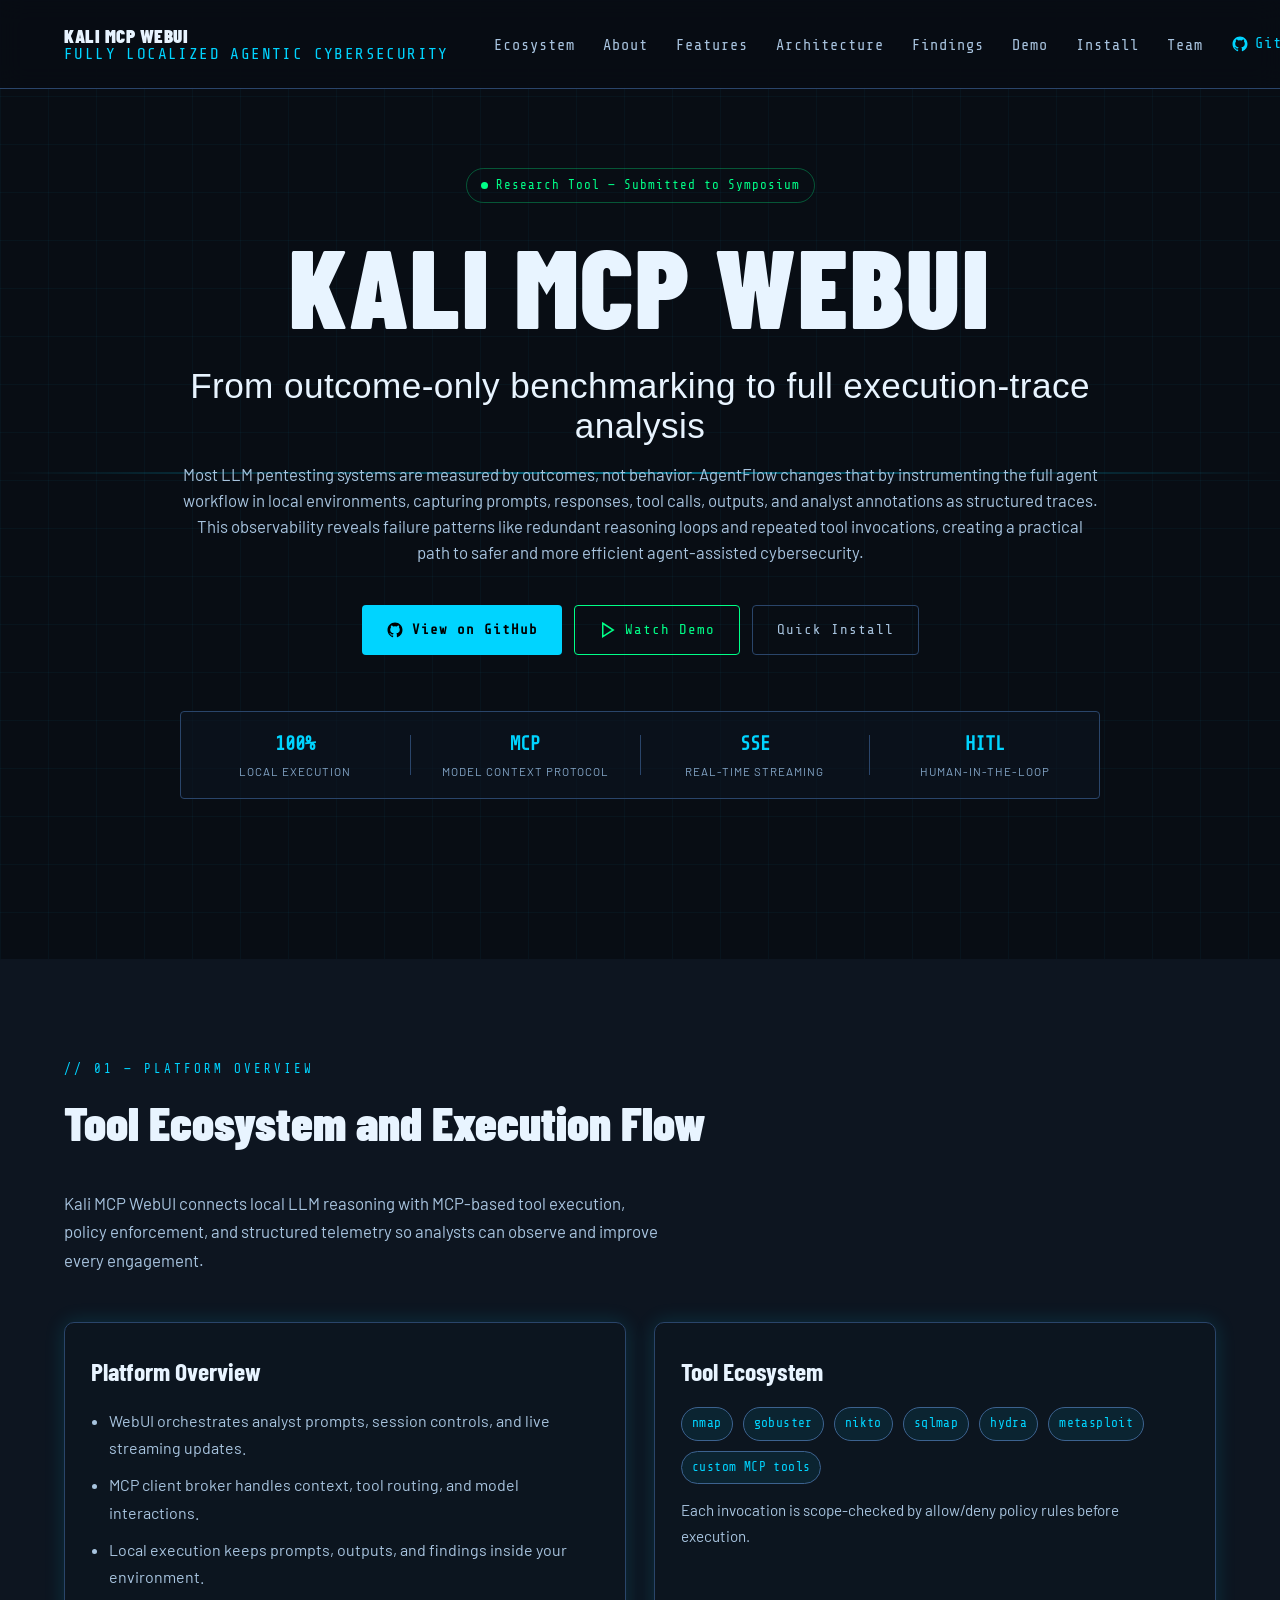
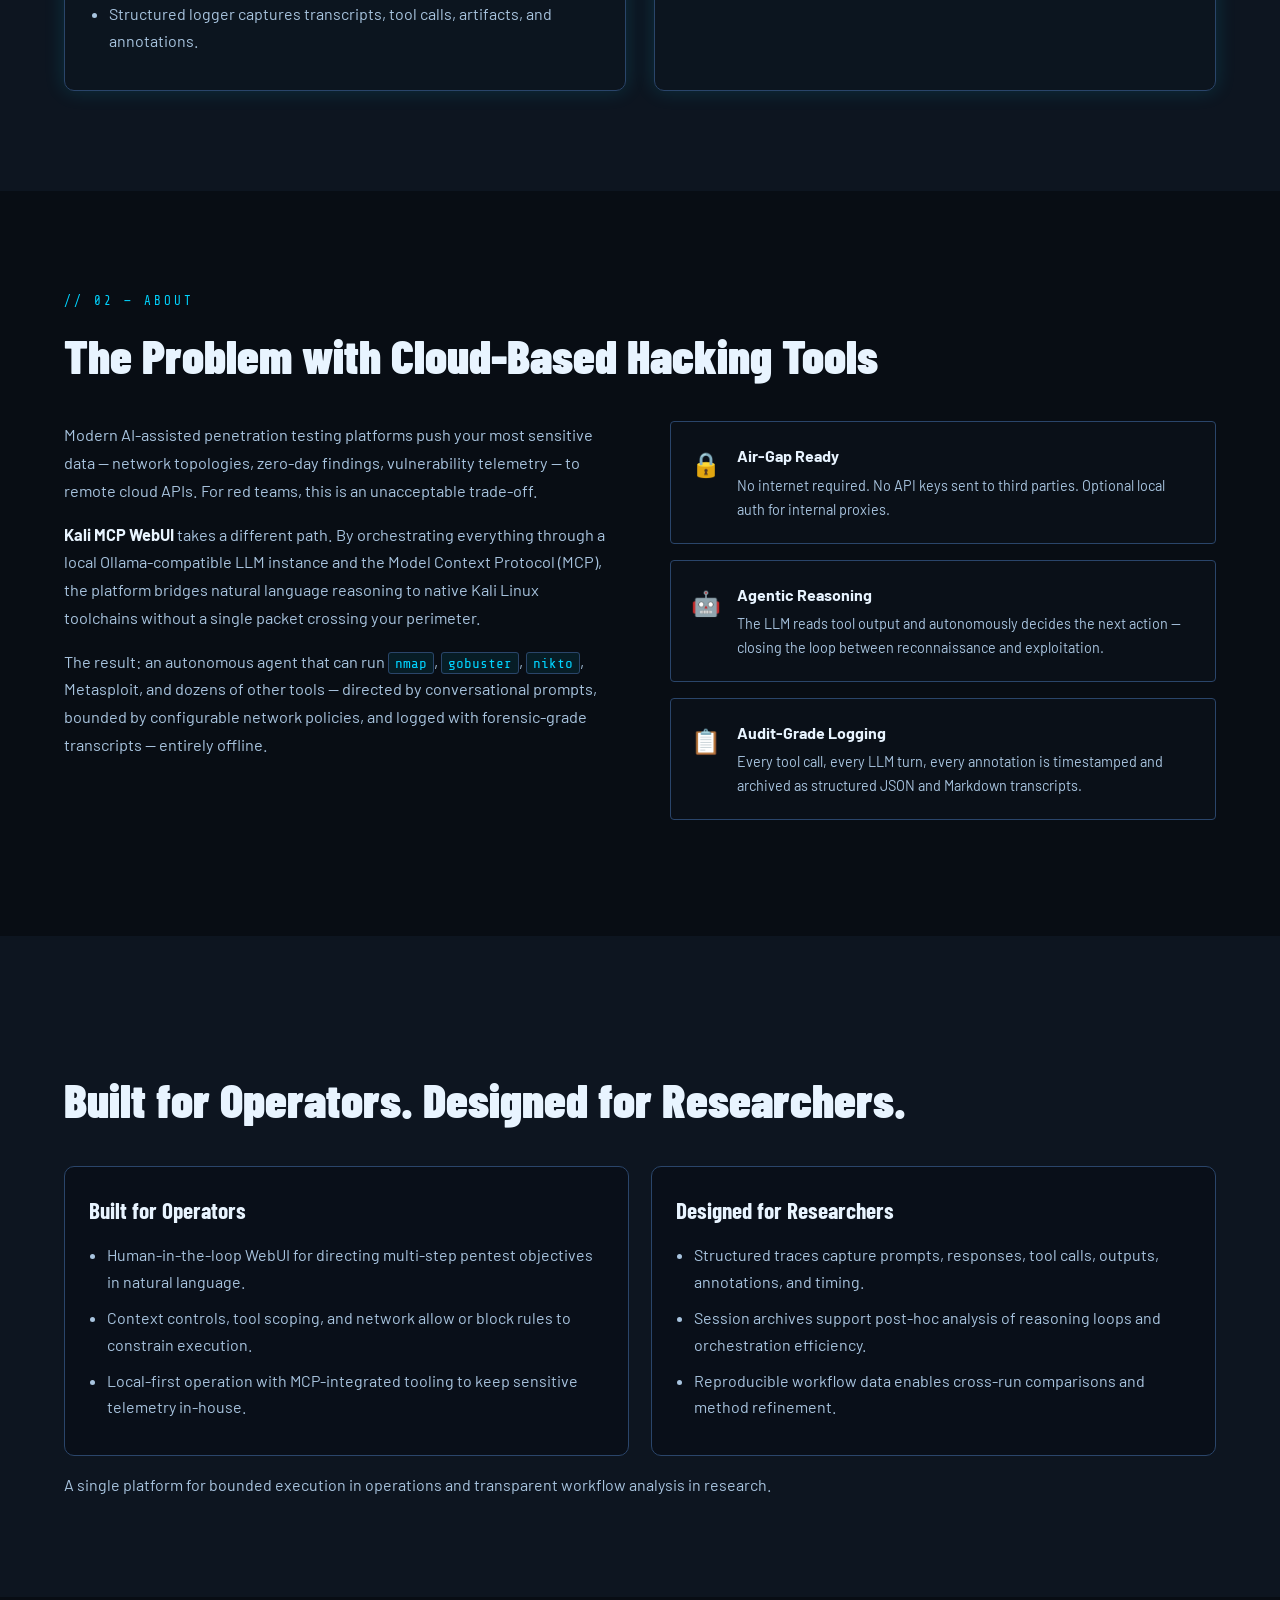
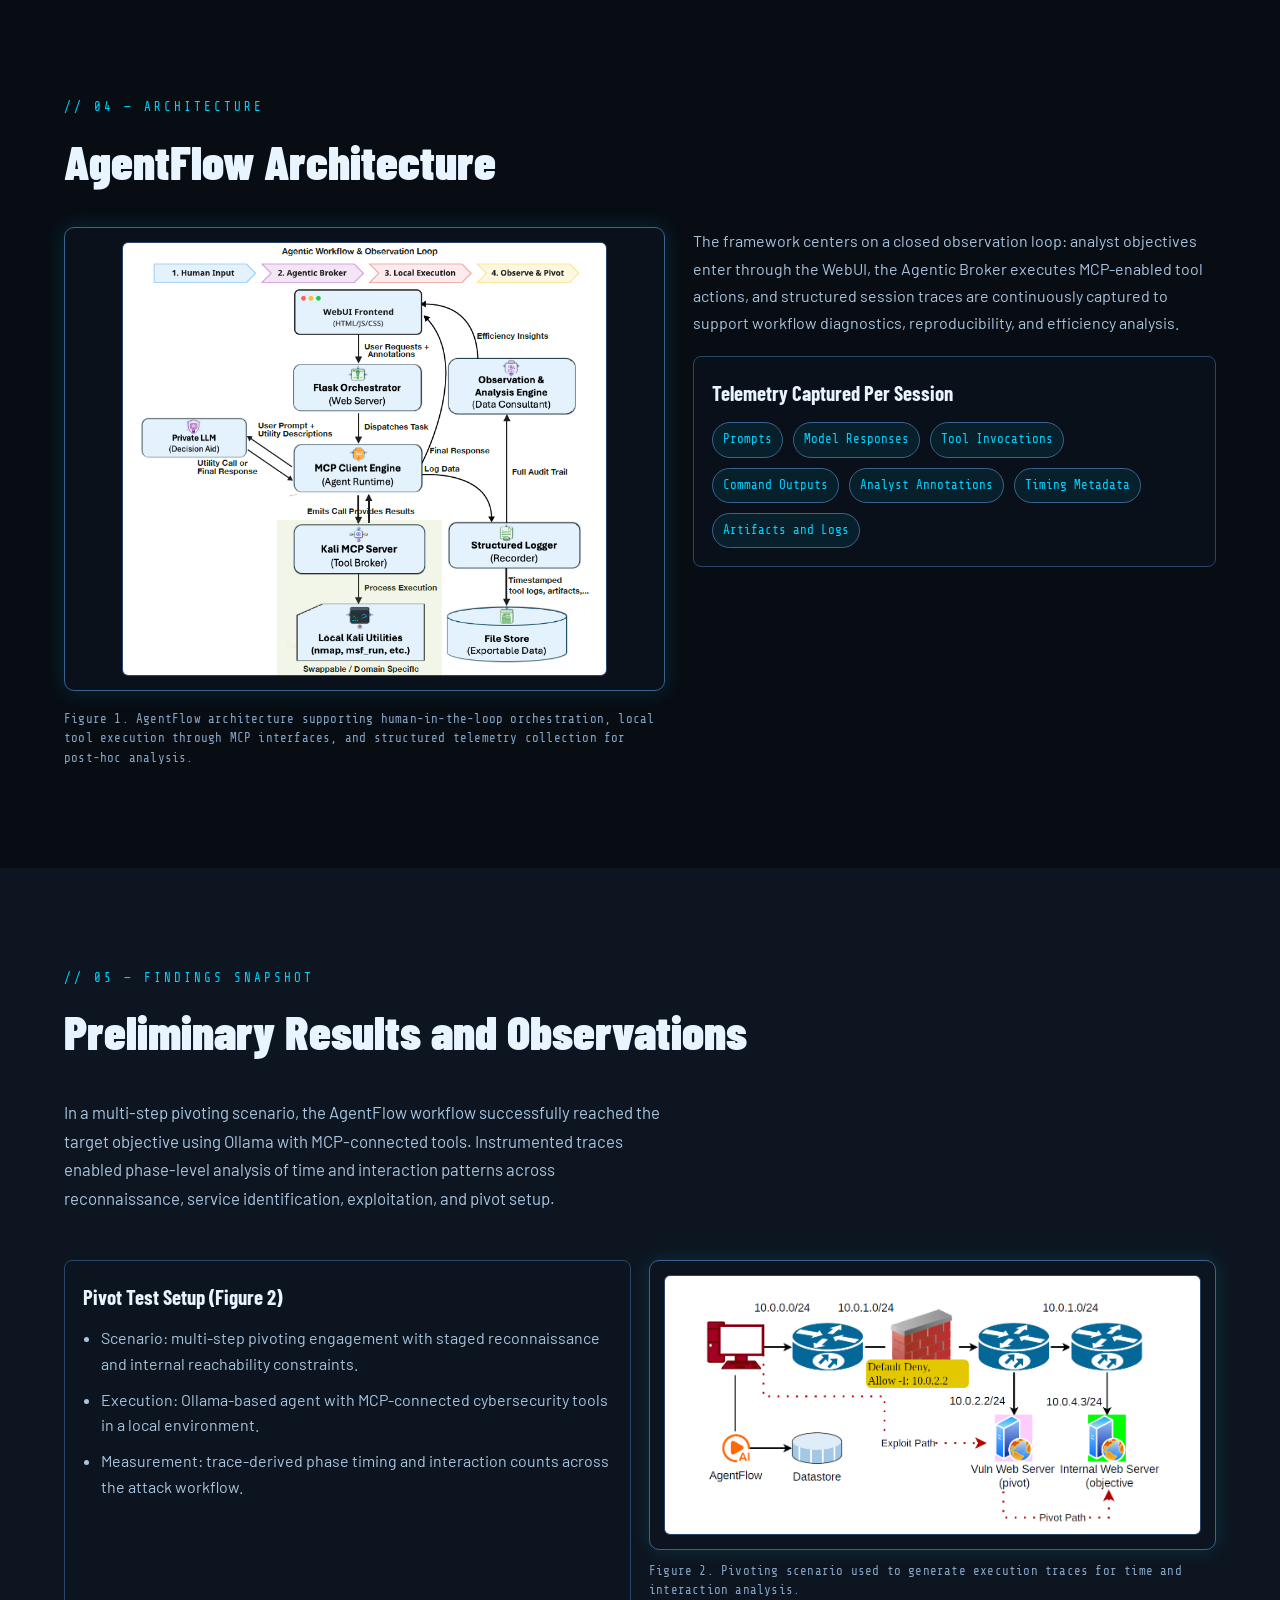
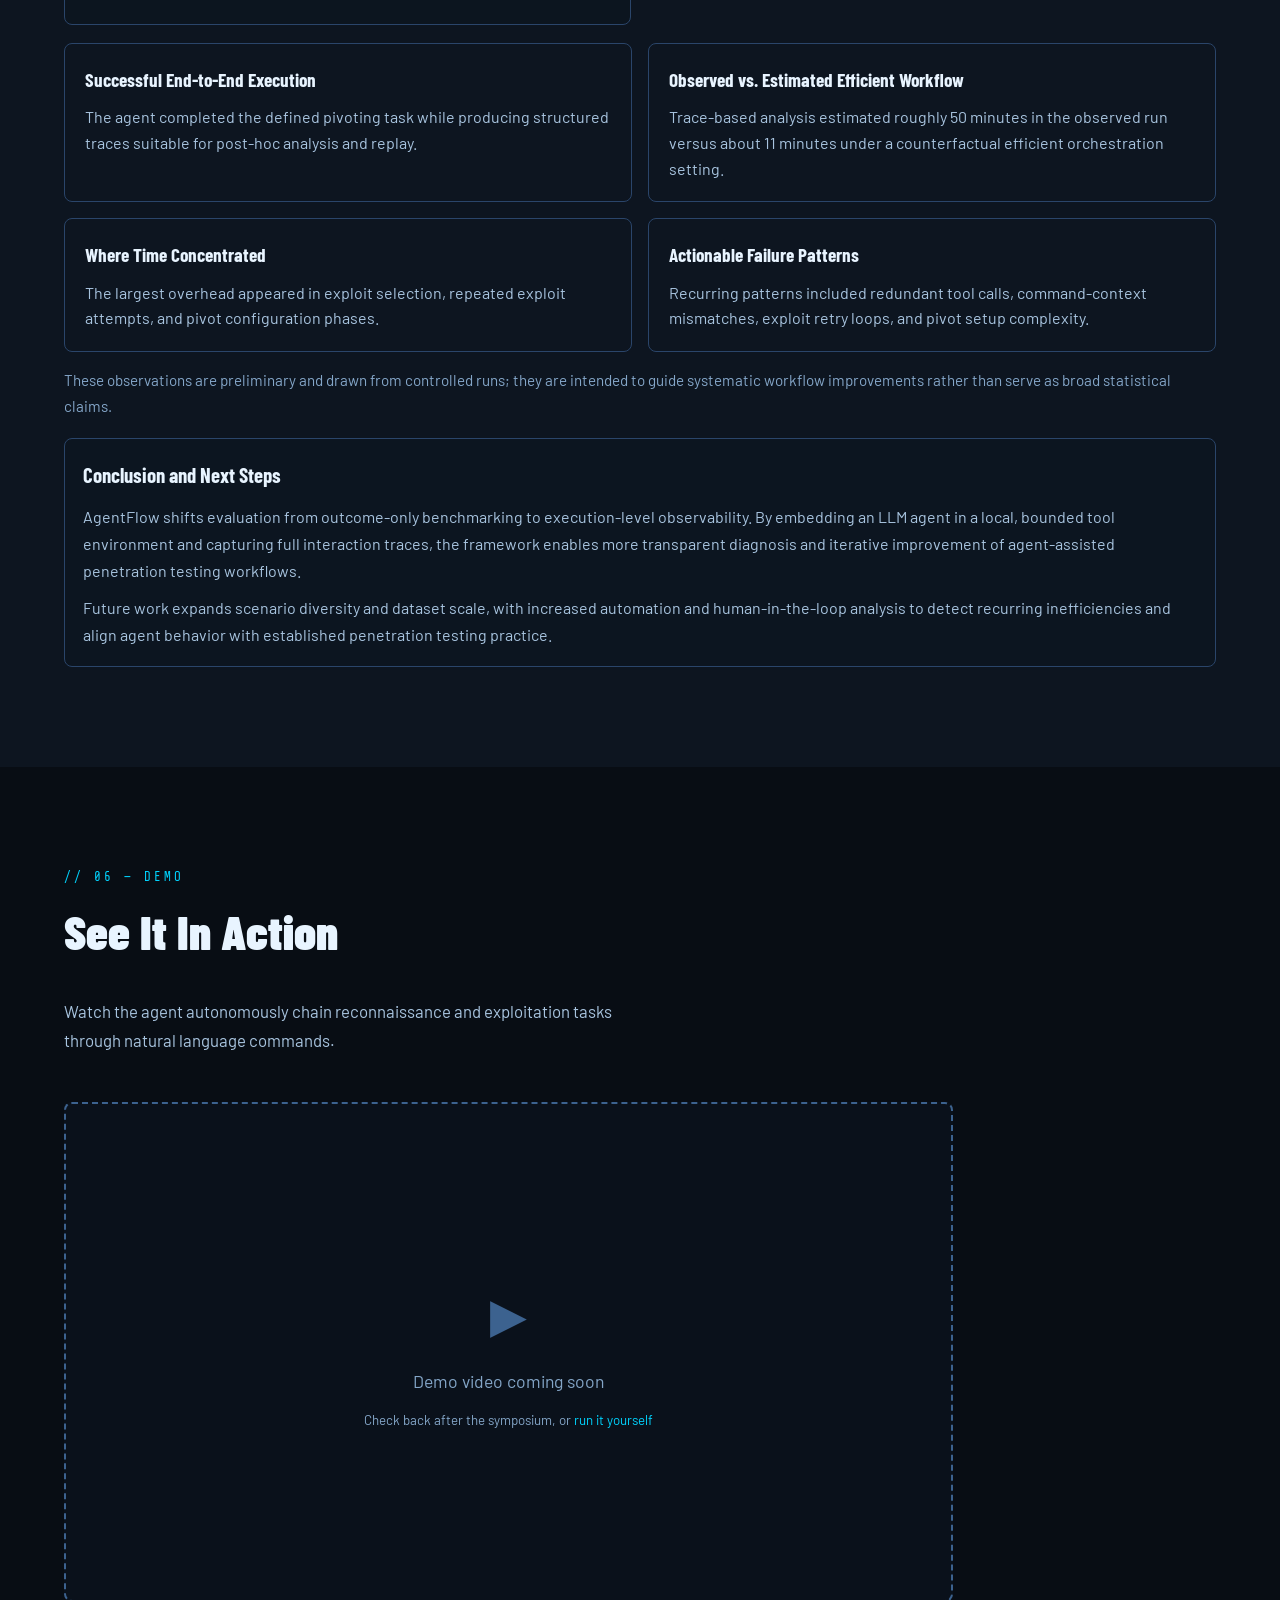
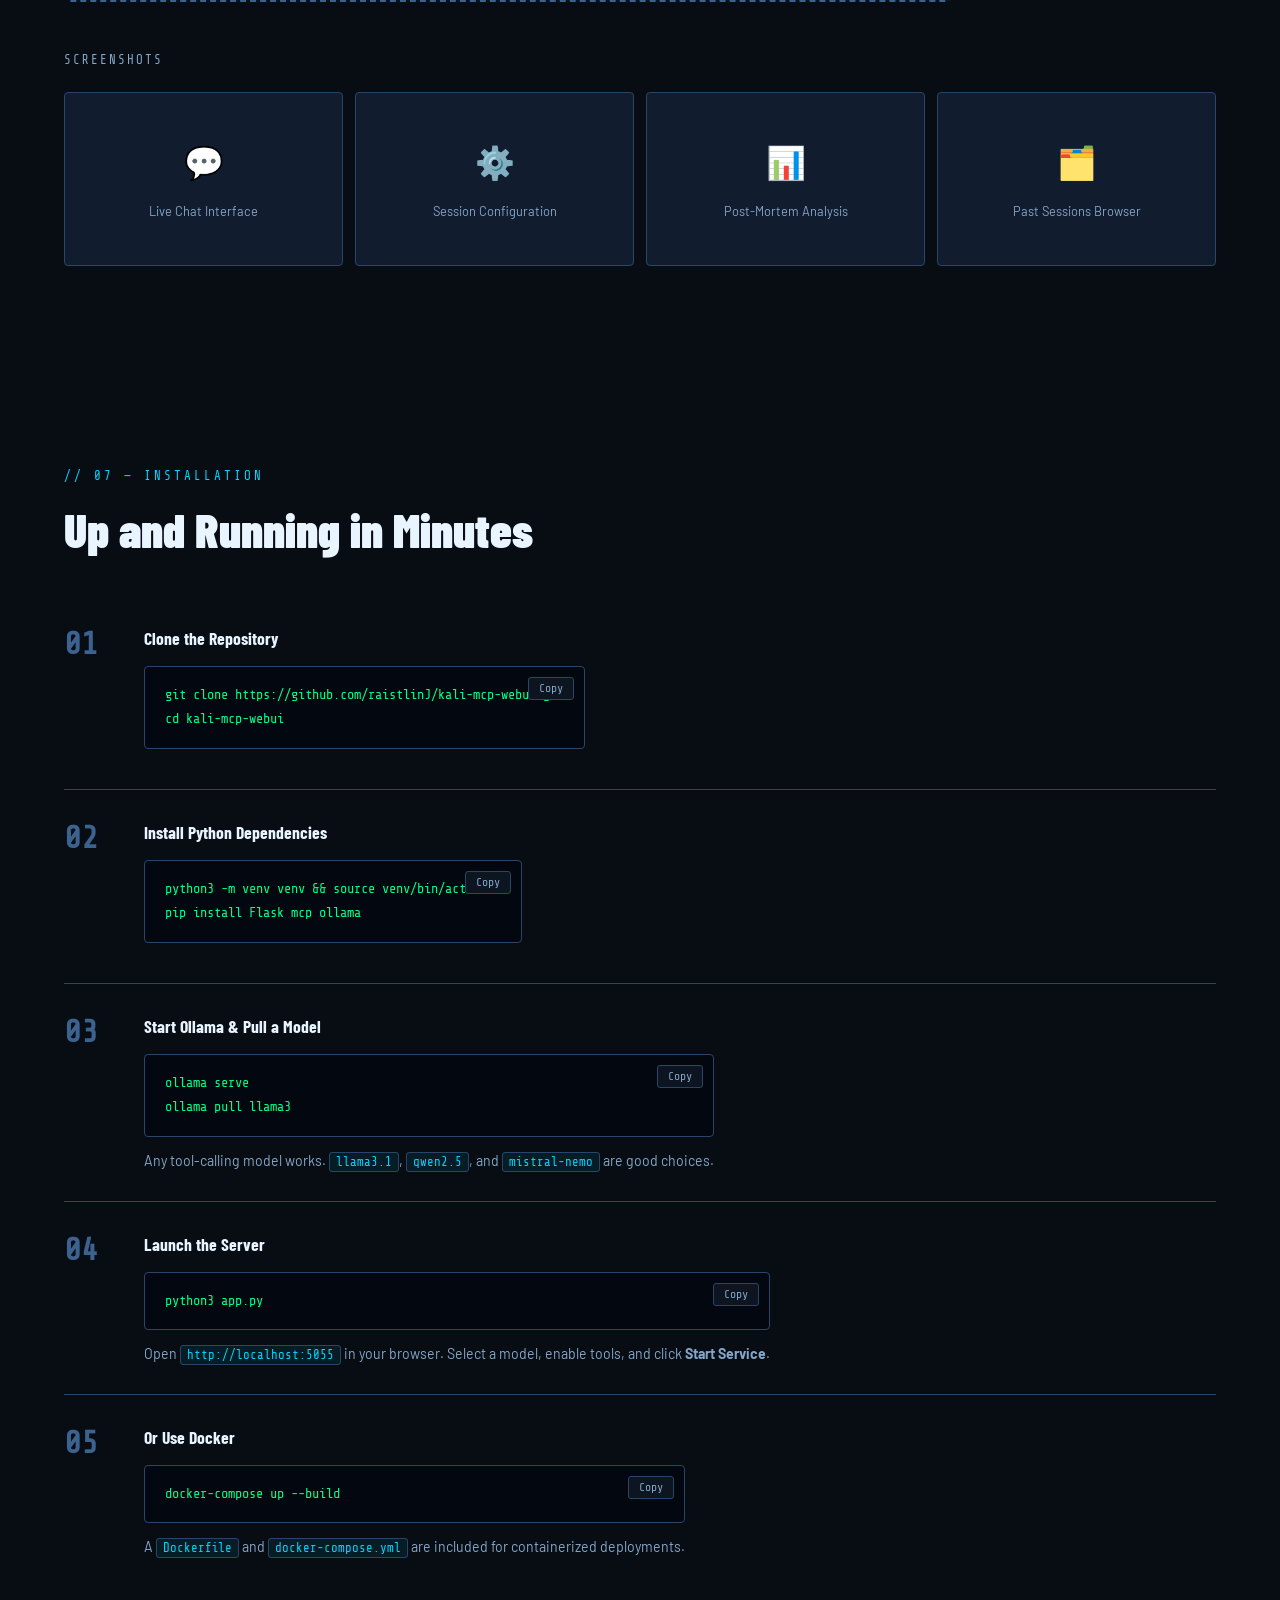
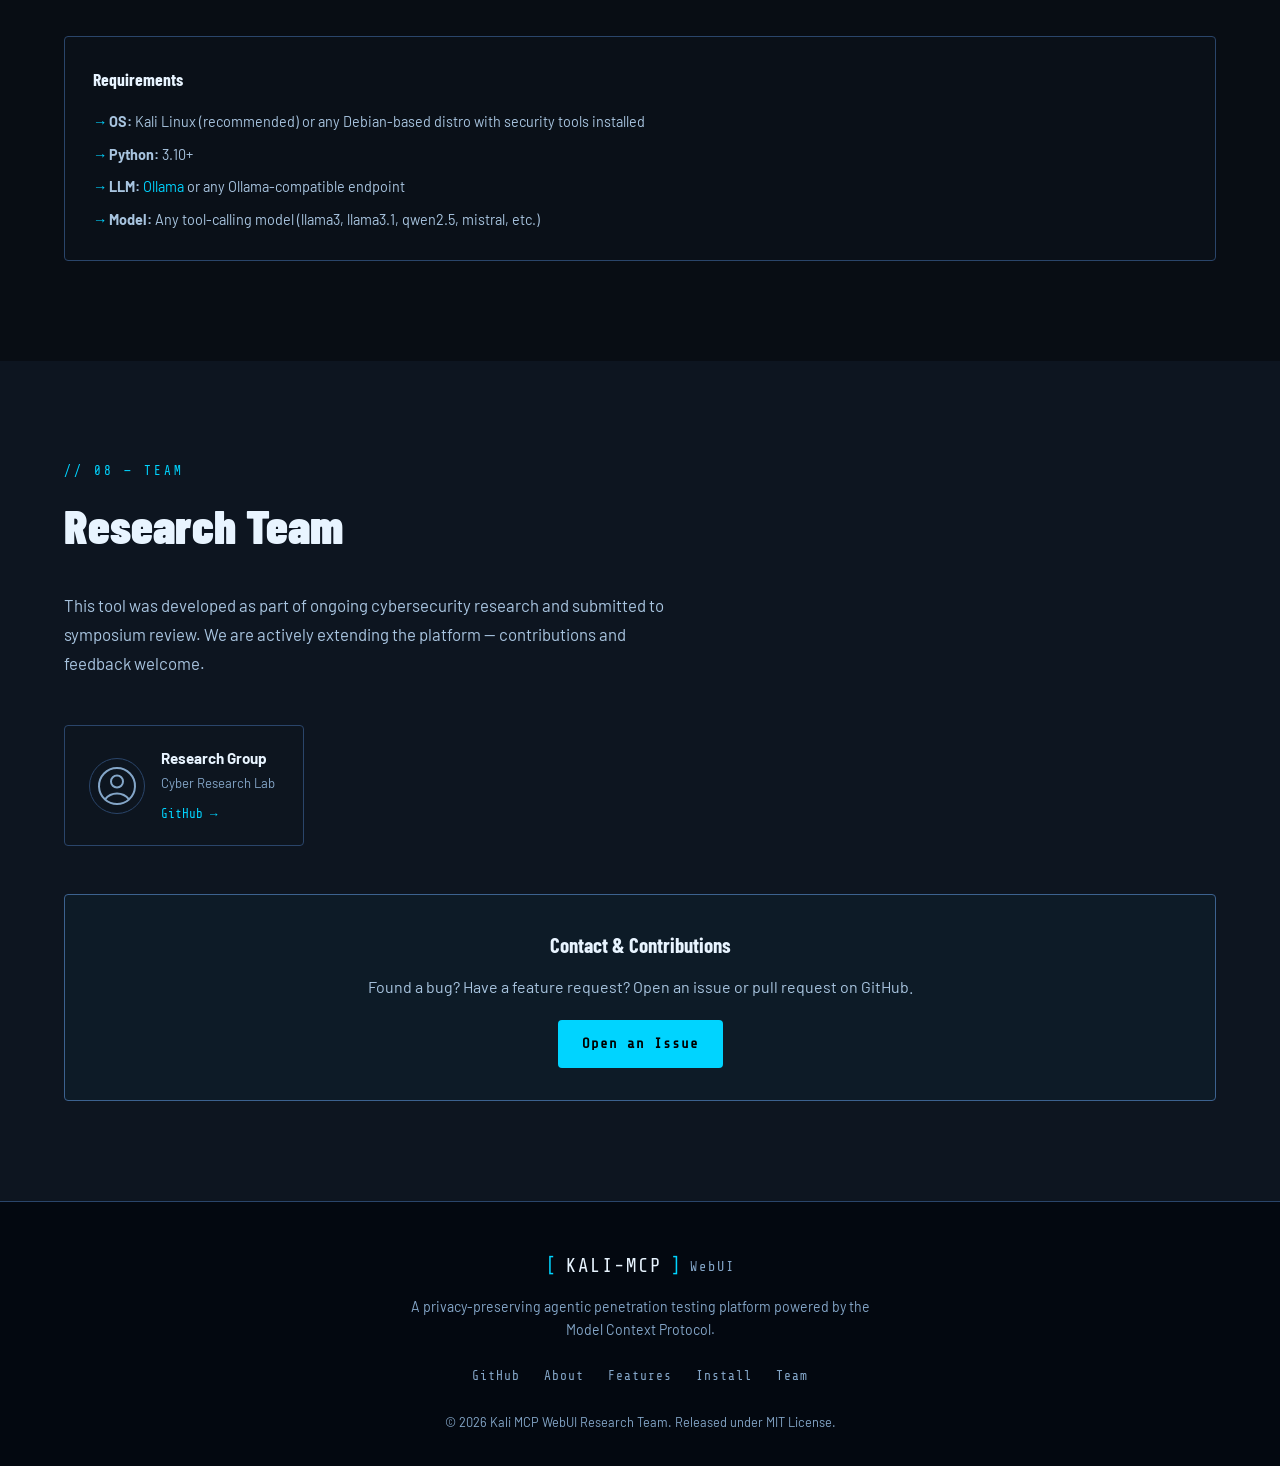
==== commit d351cc07: "Add architecture/findings figures and landing page layout refinements" ====
--- a/docs/index.html
+++ b/docs/index.html
@@ -16,15 +16,18 @@
   <nav id="navbar">
     <div class="nav-inner">
       <a href="#hero" class="nav-logo">
-        <span class="logo-bracket">[</span>KALI-MCP<span class="logo-bracket">]</span>
+        <span class="nav-logo-main">Kali MCP WebUI</span>
+        <span class="nav-logo-sub">Fully Localized Agentic Cybersecurity</span>
       </a>
       <button class="nav-toggle" id="navToggle" aria-label="Toggle navigation">
         <span></span><span></span><span></span>
       </button>
       <ul class="nav-links" id="navLinks">
+        <li><a href="#ecosystem">Ecosystem</a></li>
         <li><a href="#about">About</a></li>
         <li><a href="#features">Features</a></li>
         <li><a href="#architecture">Architecture</a></li>
+        <li><a href="#findings">Findings</a></li>
         <li><a href="#demo">Demo</a></li>
         <li><a href="#install">Install</a></li>
         <li><a href="#team">Team</a></li>
@@ -50,12 +53,13 @@
         Research Tool &mdash; Submitted to Symposium
       </div>
       <h1 class="hero-title">
-        <span class="hero-title-top">KALI&nbsp;MCP</span>
-        <span class="hero-title-bottom">WebUI</span>
+        <span class="hero-title-main">KALI MCP WEBUI</span>
       </h1>
+      <p class="hero-overview-head">
+        From outcome-only benchmarking to full execution-trace analysis
+      </p>
       <p class="hero-sub">
-        A privacy-preserving, fully localized agentic penetration testing platform.<br/>
-        LLMs meet Kali Linux — without a single byte leaving your perimeter.
+        Most LLM pentesting systems are measured by outcomes, not behavior. AgentFlow changes that by instrumenting the full agent workflow in local environments, capturing prompts, responses, tool calls, outputs, and analyst annotations as structured traces. This observability reveals failure patterns like redundant reasoning loops and repeated tool invocations, creating a practical path to safer and more efficient agent-assisted cybersecurity.
       </p>
       <div class="hero-cta">
         <a href="https://github.com/raistlinJ/kali-mcp-webui" target="_blank" class="btn btn-primary">
@@ -90,25 +94,41 @@
         </div>
       </div>
     </div>
-    <div class="hero-terminal" aria-hidden="true">
-      <div class="terminal-bar">
-        <span class="t-dot t-red"></span>
-        <span class="t-dot t-yellow"></span>
-        <span class="t-dot t-green"></span>
-        <span class="t-title">kali-mcp-webui &mdash; bash</span>
-      </div>
-      <div class="terminal-body" id="terminalBody">
-        <div class="t-line"><span class="t-prompt">root@kali</span><span class="t-sep">:</span><span class="t-path">~/kali-mcp-webui</span><span class="t-sym">$</span> <span class="t-cmd">python3 app.py</span></div>
-        <div class="t-line t-out"> * Flask server starting on <span class="t-hl">http://localhost:5055</span></div>
-        <div class="t-line t-out"> * MCP server connecting...</div>
-        <div class="t-line t-out"> * Tools discovered: <span class="t-hl">nmap, gobuster, nikto, sqlmap, hydra</span></div>
-        <div class="t-line t-out"> * Session <span class="t-hl">2024-11-12_14-30-01_native</span> started</div>
-        <div class="t-line"><span class="t-prompt">llama3</span><span class="t-sep"> &gt; </span><span class="t-cmd t-user">Run a fast nmap scan against 192.168.1.0/24</span></div>
-        <div class="t-line t-out"> <span class="t-tool">[TOOL]</span> nmap -sV -T4 192.168.1.0/24</div>
-        <div class="t-line t-out t-result"> &nbsp;&nbsp;192.168.1.105: ports <span class="t-hl">22/tcp, 80/tcp, 443/tcp</span> open</div>
-        <div class="t-line t-out t-result"> &nbsp;&nbsp;192.168.1.201: ports <span class="t-hl">3389/tcp, 445/tcp</span> open</div>
-        <div class="t-line t-out"> <span class="t-analysis">[ANALYSIS]</span> Two hosts with exposed services. Recommend web enumeration on .105...</div>
-        <div class="t-cursor">█</div>
+  </section>
+
+  <!-- ============================================================
+       ECOSYSTEM
+  ============================================================ -->
+  <section id="ecosystem">
+    <div class="section-inner">
+      <div class="section-label">// 01 — PLATFORM OVERVIEW</div>
+      <h2 class="section-title">Tool Ecosystem and Execution Flow</h2>
+      <p class="section-desc">Kali MCP WebUI connects local LLM reasoning with MCP-based tool execution, policy enforcement, and structured telemetry so analysts can observe and improve every engagement.</p>
+
+      <div class="ecosystem-grid">
+        <article class="ecosystem-card">
+          <h3>Platform Overview</h3>
+          <ul>
+            <li>WebUI orchestrates analyst prompts, session controls, and live streaming updates.</li>
+            <li>MCP client broker handles context, tool routing, and model interactions.</li>
+            <li>Local execution keeps prompts, outputs, and findings inside your environment.</li>
+            <li>Structured logger captures transcripts, tool calls, artifacts, and annotations.</li>
+          </ul>
+        </article>
+
+        <article class="ecosystem-card">
+          <h3>Tool Ecosystem</h3>
+          <div class="tool-chip-wrap">
+            <span class="tool-chip">nmap</span>
+            <span class="tool-chip">gobuster</span>
+            <span class="tool-chip">nikto</span>
+            <span class="tool-chip">sqlmap</span>
+            <span class="tool-chip">hydra</span>
+            <span class="tool-chip">metasploit</span>
+            <span class="tool-chip">custom MCP tools</span>
+          </div>
+          <p class="ecosystem-note">Each invocation is scope-checked by allow/deny policy rules before execution.</p>
+        </article>
       </div>
     </div>
   </section>
@@ -118,7 +138,7 @@
   ============================================================ -->
   <section id="about">
     <div class="section-inner">
-      <div class="section-label">// 01 — ABOUT</div>
+      <div class="section-label">// 02 — ABOUT</div>
       <h2 class="section-title">The Problem with Cloud-Based Hacking Tools</h2>
       <div class="about-grid">
         <div class="about-text">
@@ -170,83 +190,28 @@
   ============================================================ -->
   <section id="features">
     <div class="section-inner">
-      <div class="section-label">// 02 — FEATURES</div>
+      <div class="section-label">// 03 — AUDIENCE FIT</div>
       <h2 class="section-title">Built for Operators. Designed for Researchers.</h2>
-      <div class="features-grid">
-
-        <div class="feature-card fc-highlight">
-          <div class="fc-icon">
-            <svg viewBox="0 0 24 24" fill="none" stroke="currentColor" stroke-width="1.5" width="32" height="32"><path stroke-linecap="round" stroke-linejoin="round" d="M9 17.25v1.007a3 3 0 0 1-.879 2.122L7.5 21h9l-.621-.621A3 3 0 0 1 15 18.257V17.25m6-12V15a2.25 2.25 0 0 1-2.25 2.25H5.25A2.25 2.25 0 0 1 3 15V5.25m18 0A2.25 2.25 0 0 0 18.75 3H5.25A2.25 2.25 0 0 0 3 5.25m18 0H3"/></svg>
-          </div>
-          <h3>Fully Localized Execution</h3>
-          <p>Runs entirely on your machine or trusted VM. Credentials stay local and are never written to run logs. Supports Ollama, LiteLLM proxies, OpenAI-compatible endpoints, and Claude.</p>
-        </div>
-
-        <div class="feature-card">
-          <div class="fc-icon">
-            <svg viewBox="0 0 24 24" fill="none" stroke="currentColor" stroke-width="1.5" width="32" height="32"><path stroke-linecap="round" stroke-linejoin="round" d="M11.42 15.17L17.25 21A2.652 2.652 0 0 0 21 17.25l-5.877-5.877M11.42 15.17l2.496-3.03c.317-.384.74-.626 1.208-.766M11.42 15.17l-4.655 5.653a2.548 2.548 0 1 1-3.586-3.586l6.837-5.63m5.108-.233c.55-.164 1.163-.188 1.743-.14a4.5 4.5 0 0 0 4.486-6.336l-3.276 3.277a3.004 3.004 0 0 1-2.25-2.25l3.276-3.276a4.5 4.5 0 0 0-6.336 4.486c.091 1.076-.071 2.264-.904 2.95l-.102.085m-1.745 1.437L5.909 7.5H4.5L2.25 3.75l1.5-1.5L7.5 4.5v1.409l4.26 4.26m-1.745 1.437 1.745-1.437m6.615 8.206L15.75 15.75M4.867 19.125h.008v.008h-.008v-.008Z"/></svg>
-          </div>
-          <h3>Agentic Tool Execution</h3>
-          <p>The LLM autonomously triggers Kali utilities — nmap, gobuster, Metasploit, sqlmap, and more — via MCP and integrates raw output directly into its reasoning loop.</p>
-        </div>
-
-        <div class="feature-card">
-          <div class="fc-icon">
-            <svg viewBox="0 0 24 24" fill="none" stroke="currentColor" stroke-width="1.5" width="32" height="32"><path stroke-linecap="round" stroke-linejoin="round" d="M3.75 3v11.25A2.25 2.25 0 0 0 6 16.5h2.25M3.75 3h-1.5m1.5 0h16.5m0 0h1.5m-1.5 0v11.25A2.25 2.25 0 0 1 18 16.5h-2.25m-7.5 0h7.5m-7.5 0-1 3m8.5-3 1 3m0 0 .5 1.5m-.5-1.5h-9.5m0 0-.5 1.5M9 11.25v1.5M12 9v3.75m3-6v6"/></svg>
-          </div>
-          <h3>Synchronous Subprocess Blocking</h3>
-          <p>Prevents LLM hallucinations by forcing the agent to wait for long-running processes to complete. The agent sees real output, not speculative completion.</p>
-        </div>
-
-        <div class="feature-card">
-          <div class="fc-icon">
-            <svg viewBox="0 0 24 24" fill="none" stroke="currentColor" stroke-width="1.5" width="32" height="32"><path stroke-linecap="round" stroke-linejoin="round" d="M19.5 14.25v-2.625a3.375 3.375 0 0 0-3.375-3.375h-1.5A1.125 1.125 0 0 1 13.5 7.125v-1.5a3.375 3.375 0 0 0-3.375-3.375H8.25m0 12.75h7.5m-7.5 3H12M10.5 2.25H5.625c-.621 0-1.125.504-1.125 1.125v17.25c0 .621.504 1.125 1.125 1.125h12.75c.621 0 1.125-.504 1.125-1.125V11.25a9 9 0 0 0-9-9Z"/></svg>
-          </div>
-          <h3>Comprehensive Audit Trails</h3>
-          <p>Generates structured JSON tool execution logs and human-readable Markdown transcripts for every session, downloadable as ZIP archives.</p>
-        </div>
-
-        <div class="feature-card">
-          <div class="fc-icon">
-            <svg viewBox="0 0 24 24" fill="none" stroke="currentColor" stroke-width="1.5" width="32" height="32"><path stroke-linecap="round" stroke-linejoin="round" d="M15.75 6a3.75 3.75 0 1 1-7.5 0 3.75 3.75 0 0 1 7.5 0ZM4.501 20.118a7.5 7.5 0 0 1 14.998 0A17.933 17.933 0 0 1 12 21.75c-2.676 0-5.216-.584-7.499-1.632Z"/></svg>
-          </div>
-          <h3>Human-in-the-Loop Annotations</h3>
-          <p>Analysts insert timestamped notes mid-engagement to guide the agent or flag areas of interest. Annotations feed into live span analysis and post-mortem reviews.</p>
-        </div>
-
-        <div class="feature-card">
-          <div class="fc-icon">
-            <svg viewBox="0 0 24 24" fill="none" stroke="currentColor" stroke-width="1.5" width="32" height="32"><path stroke-linecap="round" stroke-linejoin="round" d="M2.25 18 9 11.25l4.306 4.306a11.95 11.95 0 0 1 5.814-5.518l2.74-1.22m0 0-5.94-2.281m5.94 2.28-2.28 5.941"/></svg>
-          </div>
-          <h3>Live Span Analysis</h3>
-          <p>Analyze the last N minutes of a live engagement with one-shot LLM inference to generate rapid pivoting strategies or identify execution bottlenecks in real-time.</p>
-        </div>
-
-        <div class="feature-card">
-          <div class="fc-icon">
-            <svg viewBox="0 0 24 24" fill="none" stroke="currentColor" stroke-width="1.5" width="32" height="32"><path stroke-linecap="round" stroke-linejoin="round" d="M12 6v6h4.5m4.5 0a9 9 0 1 1-18 0 9 9 0 0 1 18 0Z"/></svg>
-          </div>
-          <h3>Post-Mortem Session Analysis</h3>
-          <p>Feed completed session transcripts back into the LLM to auto-generate narrative success summaries, highlight critical vulnerabilities, and pinpoint methodological optimizations.</p>
-        </div>
-
-        <div class="feature-card">
-          <div class="fc-icon">
-            <svg viewBox="0 0 24 24" fill="none" stroke="currentColor" stroke-width="1.5" width="32" height="32"><path stroke-linecap="round" stroke-linejoin="round" d="M9 12.75L11.25 15 15 9.75m-3-7.036A11.959 11.959 0 0 1 3.598 6 11.99 11.99 0 0 0 3 9.749c0 5.592 3.824 10.29 9 11.623 5.176-1.332 9-6.03 9-11.622 0-1.31-.21-2.571-.598-3.751h-.152c-3.196 0-6.1-1.248-8.25-3.285Z"/></svg>
-          </div>
-          <h3>Network Policy Enforcement</h3>
-          <p>Configurable allow/disallow lists gate every tool invocation by IP, CIDR, hostname, or URL — preventing scope creep at the MCP server layer, not just the UI.</p>
-        </div>
-
-        <div class="feature-card">
-          <div class="fc-icon">
-            <svg viewBox="0 0 24 24" fill="none" stroke="currentColor" stroke-width="1.5" width="32" height="32"><path stroke-linecap="round" stroke-linejoin="round" d="M2.036 12.322a1.012 1.012 0 0 1 0-.639C3.423 7.51 7.36 4.5 12 4.5c4.638 0 8.573 3.007 9.963 7.178.07.207.07.431 0 .639C20.577 16.49 16.64 19.5 12 19.5c-4.638 0-8.573-3.007-9.963-7.178Z"/><path stroke-linecap="round" stroke-linejoin="round" d="M15 12a3 3 0 1 1-6 0 3 3 0 0 1 6 0Z"/></svg>
-          </div>
-          <h3>Tool Watcher Agent</h3>
-          <p>A background monitoring agent continuously watches live session logs and surfaces MCP tool opportunities and pivoting suggestions without interrupting the active engagement.</p>
-        </div>
-
-      </div>
+      <div class="role-grid">
+        <article class="role-card">
+          <h3>Built for Operators</h3>
+          <ul>
+            <li>Human-in-the-loop WebUI for directing multi-step pentest objectives in natural language.</li>
+            <li>Context controls, tool scoping, and network allow or block rules to constrain execution.</li>
+            <li>Local-first operation with MCP-integrated tooling to keep sensitive telemetry in-house.</li>
+          </ul>
+        </article>
+
+        <article class="role-card">
+          <h3>Designed for Researchers</h3>
+          <ul>
+            <li>Structured traces capture prompts, responses, tool calls, outputs, annotations, and timing.</li>
+            <li>Session archives support post-hoc analysis of reasoning loops and orchestration efficiency.</li>
+            <li>Reproducible workflow data enables cross-run comparisons and method refinement.</li>
+          </ul>
+        </article>
+      </div>
+      <p class="role-footnote">A single platform for bounded execution in operations and transparent workflow analysis in research.</p>
     </div>
   </section>
 
@@ -255,100 +220,97 @@
   ============================================================ -->
   <section id="architecture">
     <div class="section-inner">
-      <div class="section-label">// 03 — ARCHITECTURE</div>
-      <h2 class="section-title">Five Layers. Zero Cloud Dependencies.</h2>
-      <div class="arch-diagram">
-        <div class="arch-layer" data-layer="1">
-          <div class="arch-layer-label">LAYER 1 — OPERATOR</div>
-          <div class="arch-layer-inner">
-            <div class="arch-node an-user">
-              <div class="arch-icon">🖥️</div>
-              <strong>Browser / WebUI</strong>
-              <small>Vanilla HTML · JS · CSS</small>
-            </div>
-          </div>
-          <div class="arch-arrow">↓ HTTP / SSE</div>
-        </div>
-
-        <div class="arch-layer" data-layer="2">
-          <div class="arch-layer-label">LAYER 2 — MIDDLEWARE</div>
-          <div class="arch-layer-inner">
-            <div class="arch-node an-flask">
-              <div class="arch-icon">⚗️</div>
-              <strong>Flask Orchestrator</strong>
-              <small>app.py · RESTful API · SSE streaming</small>
-            </div>
-          </div>
-          <div class="arch-arrow">↓ Python asyncio</div>
-        </div>
-
-        <div class="arch-layer" data-layer="3">
-          <div class="arch-layer-label">LAYER 3 — AGENT ENGINE</div>
-          <div class="arch-layer-inner arch-dual">
-            <div class="arch-node an-mcp">
-              <div class="arch-icon">🧠</div>
-              <strong>MCP Client Engine</strong>
-              <small>mcp_client.py · context mgmt · tool routing</small>
-            </div>
-            <div class="arch-node an-logger">
-              <div class="arch-icon">📁</div>
-              <strong>Session Logger</strong>
-              <small>JSON tool calls · MD transcripts · annotations</small>
-            </div>
-          </div>
-          <div class="arch-arrow">↓ Ollama SDK / HTTP</div>
-        </div>
-
-        <div class="arch-layer" data-layer="4">
-          <div class="arch-layer-label">LAYER 4 — LLM BACKEND</div>
-          <div class="arch-layer-inner arch-multi">
-            <div class="arch-node an-llm">
-              <div class="arch-icon">🦙</div>
-              <strong>Ollama (local)</strong>
-              <small>llama3, mistral, qwen…</small>
-            </div>
-            <div class="arch-node an-llm an-secondary">
-              <div class="arch-icon">🔁</div>
-              <strong>LiteLLM Proxy</strong>
-              <small>optional · bearer auth</small>
-            </div>
-            <div class="arch-node an-llm an-secondary">
-              <div class="arch-icon">🤖</div>
-              <strong>Claude / OpenAI</strong>
-              <small>optional · api key</small>
-            </div>
-          </div>
-          <div class="arch-arrow">↓ stdio MCP protocol</div>
-        </div>
-
-        <div class="arch-layer" data-layer="5">
-          <div class="arch-layer-label">LAYER 5 — TOOL EXECUTION</div>
-          <div class="arch-layer-inner arch-multi">
-            <div class="arch-node an-tool">
-              <div class="arch-icon">🗺️</div>
-              <strong>nmap</strong>
-            </div>
-            <div class="arch-node an-tool">
-              <div class="arch-icon">🕷️</div>
-              <strong>gobuster</strong>
-            </div>
-            <div class="arch-node an-tool">
-              <div class="arch-icon">💀</div>
-              <strong>Metasploit</strong>
-            </div>
-            <div class="arch-node an-tool">
-              <div class="arch-icon">💉</div>
-              <strong>sqlmap</strong>
-            </div>
-            <div class="arch-node an-tool">
-              <div class="arch-icon">🔑</div>
-              <strong>hydra</strong>
-            </div>
-            <div class="arch-node an-tool an-more">
-              <strong>+ more</strong>
-            </div>
-          </div>
-        </div>
+      <div class="section-label">// 04 — ARCHITECTURE</div>
+      <h2 class="section-title">AgentFlow Architecture</h2>
+
+      <div class="architecture-layout">
+        <div class="architecture-media">
+          <figure class="paper-figure">
+            <div class="paper-figure-frame">
+              <img src="assets/images/agentflow-architecture.png" alt="AgentFlow architecture showing human input, agentic broker, local execution, and observation telemetry loop" />
+            </div>
+            <figcaption>
+              Figure 1. AgentFlow architecture supporting human-in-the-loop orchestration, local tool execution through MCP interfaces, and structured telemetry collection for post-hoc analysis.
+            </figcaption>
+          </figure>
+        </div>
+
+        <div class="architecture-content">
+          <p class="architecture-summary">
+            The framework centers on a closed observation loop: analyst objectives enter through the WebUI, the Agentic Broker executes MCP-enabled tool actions, and structured session traces are continuously captured to support workflow diagnostics, reproducibility, and efficiency analysis.
+          </p>
+
+          <div class="telemetry-panel">
+            <h3>Telemetry Captured Per Session</h3>
+            <div class="telemetry-list">
+              <span>Prompts</span>
+              <span>Model Responses</span>
+              <span>Tool Invocations</span>
+              <span>Command Outputs</span>
+              <span>Analyst Annotations</span>
+              <span>Timing Metadata</span>
+              <span>Artifacts and Logs</span>
+            </div>
+          </div>
+        </div>
+      </div>
+    </div>
+  </section>
+
+  <!-- ============================================================
+       FINDINGS SNAPSHOT
+  ============================================================ -->
+  <section id="findings">
+    <div class="section-inner">
+      <div class="section-label">// 05 — FINDINGS SNAPSHOT</div>
+      <h2 class="section-title">Preliminary Results and Observations</h2>
+      <p class="section-desc">In a multi-step pivoting scenario, the AgentFlow workflow successfully reached the target objective using Ollama with MCP-connected tools. Instrumented traces enabled phase-level analysis of time and interaction patterns across reconnaissance, service identification, exploitation, and pivot setup.</p>
+
+      <div class="findings-context">
+        <article class="findings-setup">
+          <h3>Pivot Test Setup (Figure 2)</h3>
+          <ul>
+            <li>Scenario: multi-step pivoting engagement with staged reconnaissance and internal reachability constraints.</li>
+            <li>Execution: Ollama-based agent with MCP-connected cybersecurity tools in a local environment.</li>
+            <li>Measurement: trace-derived phase timing and interaction counts across the attack workflow.</li>
+          </ul>
+        </article>
+
+        <figure class="paper-figure findings-figure">
+          <div class="paper-figure-frame">
+            <img src="assets/images/pivot-test-figure.png" alt="Pivot testing scenario used for AgentFlow evaluation" />
+          </div>
+          <figcaption>
+            Figure 2. Pivoting scenario used to generate execution traces for time and interaction analysis.
+          </figcaption>
+        </figure>
+      </div>
+
+      <div class="findings-grid">
+        <article class="finding-item">
+          <h3>Successful End-to-End Execution</h3>
+          <p>The agent completed the defined pivoting task while producing structured traces suitable for post-hoc analysis and replay.</p>
+        </article>
+        <article class="finding-item">
+          <h3>Observed vs. Estimated Efficient Workflow</h3>
+          <p>Trace-based analysis estimated roughly 50 minutes in the observed run versus about 11 minutes under a counterfactual efficient orchestration setting.</p>
+        </article>
+        <article class="finding-item">
+          <h3>Where Time Concentrated</h3>
+          <p>The largest overhead appeared in exploit selection, repeated exploit attempts, and pivot configuration phases.</p>
+        </article>
+        <article class="finding-item">
+          <h3>Actionable Failure Patterns</h3>
+          <p>Recurring patterns included redundant tool calls, command-context mismatches, exploit retry loops, and pivot setup complexity.</p>
+        </article>
+      </div>
+
+      <p class="findings-note">These observations are preliminary and drawn from controlled runs; they are intended to guide systematic workflow improvements rather than serve as broad statistical claims.</p>
+
+      <div class="telemetry-panel findings-conclusion">
+        <h3>Conclusion and Next Steps</h3>
+        <p>AgentFlow shifts evaluation from outcome-only benchmarking to execution-level observability. By embedding an LLM agent in a local, bounded tool environment and capturing full interaction traces, the framework enables more transparent diagnosis and iterative improvement of agent-assisted penetration testing workflows.</p>
+        <p>Future work expands scenario diversity and dataset scale, with increased automation and human-in-the-loop analysis to detect recurring inefficiencies and align agent behavior with established penetration testing practice.</p>
       </div>
     </div>
   </section>
@@ -358,7 +320,7 @@
   ============================================================ -->
   <section id="demo">
     <div class="section-inner">
-      <div class="section-label">// 04 — DEMO</div>
+      <div class="section-label">// 06 — DEMO</div>
       <h2 class="section-title">See It In Action</h2>
       <p class="section-desc">Watch the agent autonomously chain reconnaissance and exploitation tasks through natural language commands.</p>
       <div class="demo-container">
@@ -427,7 +389,7 @@
   ============================================================ -->
   <section id="install">
     <div class="section-inner">
-      <div class="section-label">// 05 — INSTALLATION</div>
+      <div class="section-label">// 07 — INSTALLATION</div>
       <h2 class="section-title">Up and Running in Minutes</h2>
       <div class="install-steps">
 
@@ -511,7 +473,7 @@
   ============================================================ -->
   <section id="team">
     <div class="section-inner">
-      <div class="section-label">// 06 — TEAM</div>
+      <div class="section-label">// 08 — TEAM</div>
       <h2 class="section-title">Research Team</h2>
       <p class="section-desc">
         This tool was developed as part of ongoing cybersecurity research and submitted to symposium review.
--- a/docs/style.css
+++ b/docs/style.css
@@ -9,11 +9,11 @@
   --bg:        #080d14;
   --bg2:       #0d1520;
   --bg3:       #111c2e;
-  --border:    #1a2d4a;
-  --border2:   #243a5e;
-  --text:      #c8daf0;
-  --text2:     #7a9bbf;
-  --text3:     #4a6a8a;
+  --border:    #2a456a;
+  --border2:   #3c628f;
+  --text:      #dcecff;
+  --text2:     #a8c4df;
+  --text3:     #84a6c8;
   --accent:    #00d4ff;
   --accent2:   #00ff88;
   --accent3:   #ff4d6d;
@@ -72,34 +72,57 @@
   max-width: 1200px;
   margin: 0 auto;
   padding: 0 24px;
-  height: 60px;
+  height: 88px;
   display: flex;
   align-items: center;
   gap: 32px;
 }
 .nav-logo {
-  font-family: var(--mono);
-  font-size: 1.1rem;
+  display: flex;
+  flex-direction: column;
+  justify-content: center;
+  line-height: 1.05;
   color: var(--heading);
   white-space: nowrap;
-  letter-spacing: 2px;
+  letter-spacing: 0.5px;
+}
+.nav-logo-main {
+  font-family: var(--cond);
+  font-size: 1.2rem;
+  font-weight: 900;
+  text-transform: uppercase;
+}
+.nav-logo-sub {
+  font-family: var(--mono);
+  font-size: 1rem;
+  color: var(--accent);
+  letter-spacing: 1.4px;
+  text-transform: uppercase;
 }
 .logo-bracket { color: var(--accent); }
 .nav-links {
   display: flex;
   align-items: center;
-  gap: 24px;
+  gap: 2px;
   list-style: none;
   margin-left: auto;
 }
 .nav-links a {
   font-family: var(--mono);
-  font-size: 0.82rem;
+  font-size: 0.95rem;
   color: var(--text2);
   letter-spacing: 1px;
-  transition: color 0.2s;
-}
-.nav-links a:hover { color: var(--accent); }
+  padding: 8px 12px;
+  border: 1px solid transparent;
+  border-radius: 6px;
+  transition: color 0.2s, background 0.2s, border-color 0.2s, box-shadow 0.2s;
+}
+.nav-links a:hover {
+  color: var(--heading);
+  background: rgba(0, 212, 255, 0.12);
+  border-color: rgba(0, 212, 255, 0.45);
+  box-shadow: 0 0 0 1px rgba(0, 212, 255, 0.18), 0 0 14px rgba(0, 212, 255, 0.18);
+}
 .nav-github {
   display: flex;
   align-items: center;
@@ -162,10 +185,12 @@
 }
 
 /* Alternating section backgrounds */
+#ecosystem  { background: var(--bg2); }
 #about      { background: var(--bg);  }
 #features   { background: var(--bg2); }
 #architecture { background: var(--bg); }
-#demo       { background: var(--bg2); }
+#findings   { background: var(--bg2); }
+#demo       { background: var(--bg); }
 #install    { background: var(--bg);  }
 #team       { background: var(--bg2); }
 
@@ -175,7 +200,7 @@
 #hero {
   position: relative;
   min-height: 100vh;
-  padding-top: 60px;
+  padding-top: 88px;
   display: flex;
   align-items: center;
   overflow: hidden;
@@ -202,7 +227,7 @@
   pointer-events: none;
 }
 @keyframes scanLine {
-  0%   { top: 60px; opacity: 0; }
+  0%   { top: 88px; opacity: 0; }
   5%   { opacity: 1; }
   95%  { opacity: 1; }
   100% { top: 100%; opacity: 0; }
@@ -214,7 +239,8 @@
   padding: 80px 24px 60px;
   position: relative;
   z-index: 1;
-  max-width: 700px;
+  max-width: 1120px;
+  text-align: center;
 }
 
 .hero-badge {
@@ -248,32 +274,38 @@
   line-height: 0.95;
   margin-bottom: 28px;
 }
-.hero-title-top {
-  display: block;
+.hero-title-main {
+  display: inline-block;
   font-size: clamp(3.5rem, 9vw, 7rem);
   color: var(--heading);
-  letter-spacing: -1px;
-}
-.hero-title-bottom {
-  display: block;
-  font-size: clamp(3.5rem, 9vw, 7rem);
-  color: transparent;
-  -webkit-text-stroke: 2px var(--accent);
-  letter-spacing: 8px;
+  letter-spacing: 2px;
 }
 
 .hero-sub {
-  font-size: 1.15rem;
-  color: var(--text2);
-  max-width: 560px;
+  font-size: clamp(1.05rem, 1.25vw, 1.24rem);
+  color: var(--text2);
+  max-width: 920px;
+  margin-left: auto;
+  margin-right: auto;
   margin-bottom: 40px;
-  line-height: 1.6;
+  line-height: 1.55;
+}
+
+.hero-overview-head {
+  font-family: var(--cond);
+  font-size: clamp(1.35rem, 2.9vw, 2.2rem);
+  color: var(--heading);
+  letter-spacing: 0.4px;
+  max-width: 1040px;
+  margin: 0 auto 14px;
+  line-height: 1.15;
 }
 
 /* Buttons */
 .hero-cta {
   display: flex;
   flex-wrap: wrap;
+  justify-content: center;
   gap: 12px;
   margin-bottom: 56px;
 }
@@ -315,10 +347,64 @@
   align-items: center;
   gap: 0;
   flex-wrap: wrap;
+  max-width: 920px;
+  margin: 0 auto;
   border: 1px solid var(--border);
   border-radius: var(--radius);
   overflow: hidden;
   background: rgba(13,21,32,0.6);
+}
+
+/* =========================================================
+   ECOSYSTEM
+========================================================= */
+.ecosystem-grid {
+  display: grid;
+  grid-template-columns: 1fr 1fr;
+  gap: 28px;
+}
+.ecosystem-card {
+  background: rgba(13,21,32,0.58);
+  border: 1px solid var(--border);
+  border-radius: 10px;
+  padding: 26px;
+  box-shadow: var(--glow);
+}
+.ecosystem-card h3 {
+  font-family: var(--cond);
+  font-size: 1.6rem;
+  color: var(--heading);
+  margin-bottom: 14px;
+}
+.ecosystem-card ul {
+  margin: 0;
+  padding-left: 18px;
+}
+.ecosystem-card li {
+  color: var(--text2);
+  margin-bottom: 10px;
+}
+.tool-chip-wrap {
+  display: flex;
+  flex-wrap: wrap;
+  gap: 10px;
+  margin-bottom: 14px;
+}
+.tool-chip {
+  display: inline-flex;
+  align-items: center;
+  padding: 5px 10px;
+  border-radius: 999px;
+  border: 1px solid var(--border2);
+  background: rgba(0,212,255,0.08);
+  color: var(--accent);
+  font-family: var(--mono);
+  font-size: 0.8rem;
+  letter-spacing: 0.4px;
+}
+.ecosystem-note {
+  color: var(--text2);
+  font-size: 0.95rem;
 }
 .stat {
   display: flex;
@@ -444,124 +530,236 @@
 /* =========================================================
    FEATURES
 ========================================================= */
-.features-grid {
+.role-grid {
   display: grid;
-  grid-template-columns: repeat(3, 1fr);
-  gap: 16px;
-}
-.feature-card {
+  grid-template-columns: 1fr 1fr;
+  gap: 22px;
+}
+
+.role-card {
   background: rgba(8,13,20,0.6);
   border: 1px solid var(--border);
-  border-radius: var(--radius);
-  padding: 28px 24px;
+  border-radius: 10px;
+  padding: 24px;
   transition: border-color 0.25s, transform 0.25s, box-shadow 0.25s;
-  position: relative;
-  overflow: hidden;
-}
-.feature-card::before {
-  content: '';
-  position: absolute;
-  top: 0; left: 0; right: 0;
-  height: 2px;
-  background: linear-gradient(90deg, transparent, var(--accent), transparent);
-  opacity: 0;
-  transition: opacity 0.3s;
-}
-.feature-card:hover {
+}
+
+.role-card:hover {
   border-color: var(--border2);
   transform: translateY(-4px);
   box-shadow: 0 16px 40px rgba(0,0,0,0.4);
 }
-.feature-card:hover::before { opacity: 1; }
-.fc-highlight {
-  border-color: var(--border2);
-  background: rgba(0,212,255,0.04);
-}
-.fc-icon {
+
+.role-card h3 {
+  font-family: var(--cond);
+  font-size: 1.45rem;
+  color: var(--heading);
+  margin-bottom: 12px;
+}
+
+.role-card ul {
+  margin: 0;
+  padding-left: 18px;
+}
+
+.role-card li {
+  color: var(--text2);
+  margin-bottom: 10px;
+  line-height: 1.65;
+}
+
+.role-footnote {
+  margin-top: 16px;
+  max-width: 980px;
+  color: var(--text2);
+  line-height: 1.6;
+}
+
+/* =========================================================
+   FINDINGS
+========================================================= */
+.findings-grid {
+  display: grid;
+  grid-template-columns: repeat(2, 1fr);
+  gap: 16px;
+}
+
+.findings-context {
+  display: grid;
+  grid-template-columns: 1fr 1fr;
+  gap: 18px;
+  margin-bottom: 18px;
+}
+
+.findings-setup {
+  border: 1px solid var(--border);
+  border-radius: 8px;
+  background: rgba(13,21,32,0.58);
+  padding: 18px;
+}
+
+.findings-setup h3 {
+  font-family: var(--cond);
+  color: var(--heading);
+  font-size: 1.3rem;
+  margin-bottom: 10px;
+}
+
+.findings-setup ul {
+  margin: 0;
+  padding-left: 18px;
+}
+
+.findings-setup li {
+  color: var(--text2);
+  margin-bottom: 10px;
+  line-height: 1.62;
+}
+
+.findings-figure {
+  margin-bottom: 0;
+}
+
+.finding-item {
+  border: 1px solid var(--border);
+  border-radius: 8px;
+  background: rgba(13,21,32,0.48);
+  padding: 20px;
+}
+
+.finding-item h3 {
+  font-family: var(--cond);
+  font-size: 1.2rem;
+  color: var(--heading);
+  margin-bottom: 8px;
+}
+
+.finding-item p {
+  color: var(--text2);
+  line-height: 1.6;
+}
+
+.findings-note {
+  margin-top: 16px;
+  color: var(--text3);
+  font-size: 0.95rem;
+}
+
+.findings-conclusion {
+  margin-top: 18px;
+}
+
+.findings-conclusion p {
+  color: var(--text2);
+  line-height: 1.68;
+  margin-bottom: 10px;
+}
+
+.findings-conclusion p:last-child {
+  margin-bottom: 0;
+}
+
+/* =========================================================
+   ARCHITECTURE
+========================================================= */
+.paper-figure {
+  margin: 0 0 24px;
+}
+
+.paper-figure-frame {
+  border: 1px solid var(--border2);
+  border-radius: 10px;
+  background: rgba(13,21,32,0.6);
+  padding: 14px;
+  box-shadow: var(--glow);
+}
+
+.paper-figure-frame img {
+  width: 100%;
+  height: auto;
+  border-radius: 6px;
+  border: 1px solid var(--border);
+  background: #07101a;
+}
+
+#architecture .paper-figure-frame img {
+  width: min(85%, 980px);
+  margin: 0 auto;
+}
+
+#architecture .paper-figure-frame {
+  display: inline-block;
+  width: auto;
+  max-width: 100%;
+}
+
+#architecture .paper-figure {
+  margin: 0;
+}
+
+.architecture-layout {
+  display: grid;
+  grid-template-columns: 1.15fr 1fr;
+  gap: 28px;
+  align-items: start;
+}
+
+.architecture-media {
+  display: flex;
+  justify-content: center;
+}
+
+.architecture-content {
+  min-width: 0;
+}
+
+.paper-figure figcaption {
+  margin-top: 12px;
+  font-family: var(--mono);
+  font-size: 0.78rem;
+  color: var(--text3);
+  letter-spacing: 0.2px;
+  line-height: 1.55;
+}
+
+.architecture-summary {
+  color: var(--text2);
+  max-width: 980px;
+  line-height: 1.7;
+  margin-bottom: 20px;
+}
+
+.telemetry-panel {
+  border: 1px solid var(--border);
+  border-radius: 8px;
+  background: rgba(13,21,32,0.45);
+  padding: 18px;
+}
+
+.telemetry-panel h3 {
+  font-family: var(--cond);
+  color: var(--heading);
+  font-size: 1.3rem;
+  margin-bottom: 12px;
+}
+
+.telemetry-list {
+  display: flex;
+  flex-wrap: wrap;
+  gap: 10px;
+}
+
+.telemetry-list span {
+  display: inline-flex;
+  align-items: center;
+  padding: 6px 10px;
+  border-radius: 999px;
+  border: 1px solid var(--border2);
+  background: rgba(0,212,255,0.08);
   color: var(--accent);
-  margin-bottom: 16px;
-}
-.fc-highlight .fc-icon { color: var(--accent2); }
-.feature-card h3 {
-  font-family: var(--cond);
-  font-weight: 700;
-  font-size: 1.1rem;
-  color: var(--heading);
-  margin-bottom: 10px;
-  letter-spacing: 0.5px;
-}
-.feature-card p {
-  font-size: 0.9rem;
-  color: var(--text2);
-  line-height: 1.6;
-}
-
-/* =========================================================
-   ARCHITECTURE
-========================================================= */
-.arch-diagram {
-  display: flex;
-  flex-direction: column;
-  gap: 0;
-  border: 1px solid var(--border);
-  border-radius: 8px;
-  overflow: hidden;
-}
-.arch-layer {
-  border-bottom: 1px solid var(--border);
-}
-.arch-layer:last-child { border-bottom: none; }
-.arch-layer-label {
-  font-family: var(--mono);
-  font-size: 0.7rem;
-  color: var(--text3);
-  letter-spacing: 2px;
-  padding: 10px 20px 0;
-  text-transform: uppercase;
-}
-.arch-layer-inner {
-  display: flex;
-  justify-content: center;
-  gap: 16px;
-  padding: 16px 20px;
-  flex-wrap: wrap;
-}
-.arch-dual, .arch-multi {
-  justify-content: center;
-}
-.arch-arrow {
-  text-align: center;
   font-family: var(--mono);
   font-size: 0.78rem;
-  color: var(--accent);
-  padding: 4px 0 8px;
-  letter-spacing: 1px;
-}
-.arch-node {
-  display: flex;
-  flex-direction: column;
-  align-items: center;
-  gap: 6px;
-  padding: 16px 24px;
-  border: 1px solid var(--border);
-  border-radius: var(--radius);
-  background: rgba(13,21,32,0.6);
-  min-width: 140px;
-  text-align: center;
-  transition: border-color 0.2s, background 0.2s;
-}
-.arch-node:hover { border-color: var(--accent); background: rgba(0,212,255,0.05); }
-.arch-icon { font-size: 1.6rem; }
-.arch-node strong { font-size: 0.88rem; color: var(--heading); }
-.arch-node small { font-size: 0.74rem; color: var(--text3); }
-.an-user    { border-color: rgba(0,255,136,0.3); }
-.an-flask   { border-color: rgba(0,212,255,0.3); }
-.an-mcp     { border-color: rgba(0,212,255,0.3); }
-.an-logger  { border-color: rgba(255,200,50,0.2); }
-.an-llm     { border-color: rgba(0,212,255,0.2); }
-.an-secondary { opacity: 0.6; }
-.an-tool    { min-width: 100px; padding: 12px 16px; }
-.an-more    { background: rgba(255,255,255,0.02); color: var(--text3); font-size: 0.85rem; }
+}
 
 /* =========================================================
    DEMO
@@ -909,7 +1107,11 @@
 @media (max-width: 1100px) {
   .hero-terminal { display: none; }
   .hero-inner { max-width: 100%; }
-  .features-grid { grid-template-columns: repeat(2, 1fr); }
+  .ecosystem-grid { grid-template-columns: 1fr; }
+  .role-grid { grid-template-columns: 1fr; }
+  .architecture-layout { grid-template-columns: 1fr; }
+  .findings-context { grid-template-columns: 1fr; }
+  .findings-grid { grid-template-columns: 1fr; }
   .screenshots-grid { grid-template-columns: repeat(2, 1fr); }
 }
 
@@ -917,7 +1119,7 @@
   .nav-links {
     display: none;
     position: absolute;
-    top: 60px; left: 0; right: 0;
+    top: 88px; left: 0; right: 0;
     background: rgba(8,13,20,0.98);
     border-bottom: 1px solid var(--border);
     padding: 16px 24px;
@@ -926,22 +1128,29 @@
   }
   .nav-links.open { display: flex; }
   .nav-toggle { display: flex; }
-
-  .hero-title-top, .hero-title-bottom { font-size: clamp(2.8rem, 12vw, 5rem); }
+  .nav-logo-main { font-size: 1rem; }
+  .nav-logo-sub {
+    font-size: 0.55rem;
+    letter-spacing: 1.1px;
+  }
+  .nav-links a {
+    width: 100%;
+    text-align: center;
+  }
+
+  .hero-title-main { font-size: clamp(2.8rem, 12vw, 5rem); }
+  .architecture-summary { max-width: 100%; }
 
   .about-grid { grid-template-columns: 1fr; gap: 32px; }
-  .features-grid { grid-template-columns: 1fr; }
+  .findings-grid { grid-template-columns: 1fr; }
   .screenshots-grid { grid-template-columns: 1fr 1fr; }
   .hero-stats { flex-direction: column; }
   .stat-divider { width: 80%; height: 1px; }
   .install-step { flex-direction: column; gap: 12px; }
   .step-num { font-size: 1.4rem; }
-  .arch-layer-inner { gap: 10px; }
-  .arch-node { min-width: 110px; padding: 12px 14px; }
 }
 
 @media (max-width: 480px) {
   section { padding: 60px 0; }
   .screenshots-grid { grid-template-columns: 1fr; }
-  .features-grid { grid-template-columns: 1fr; }
-}
+}
